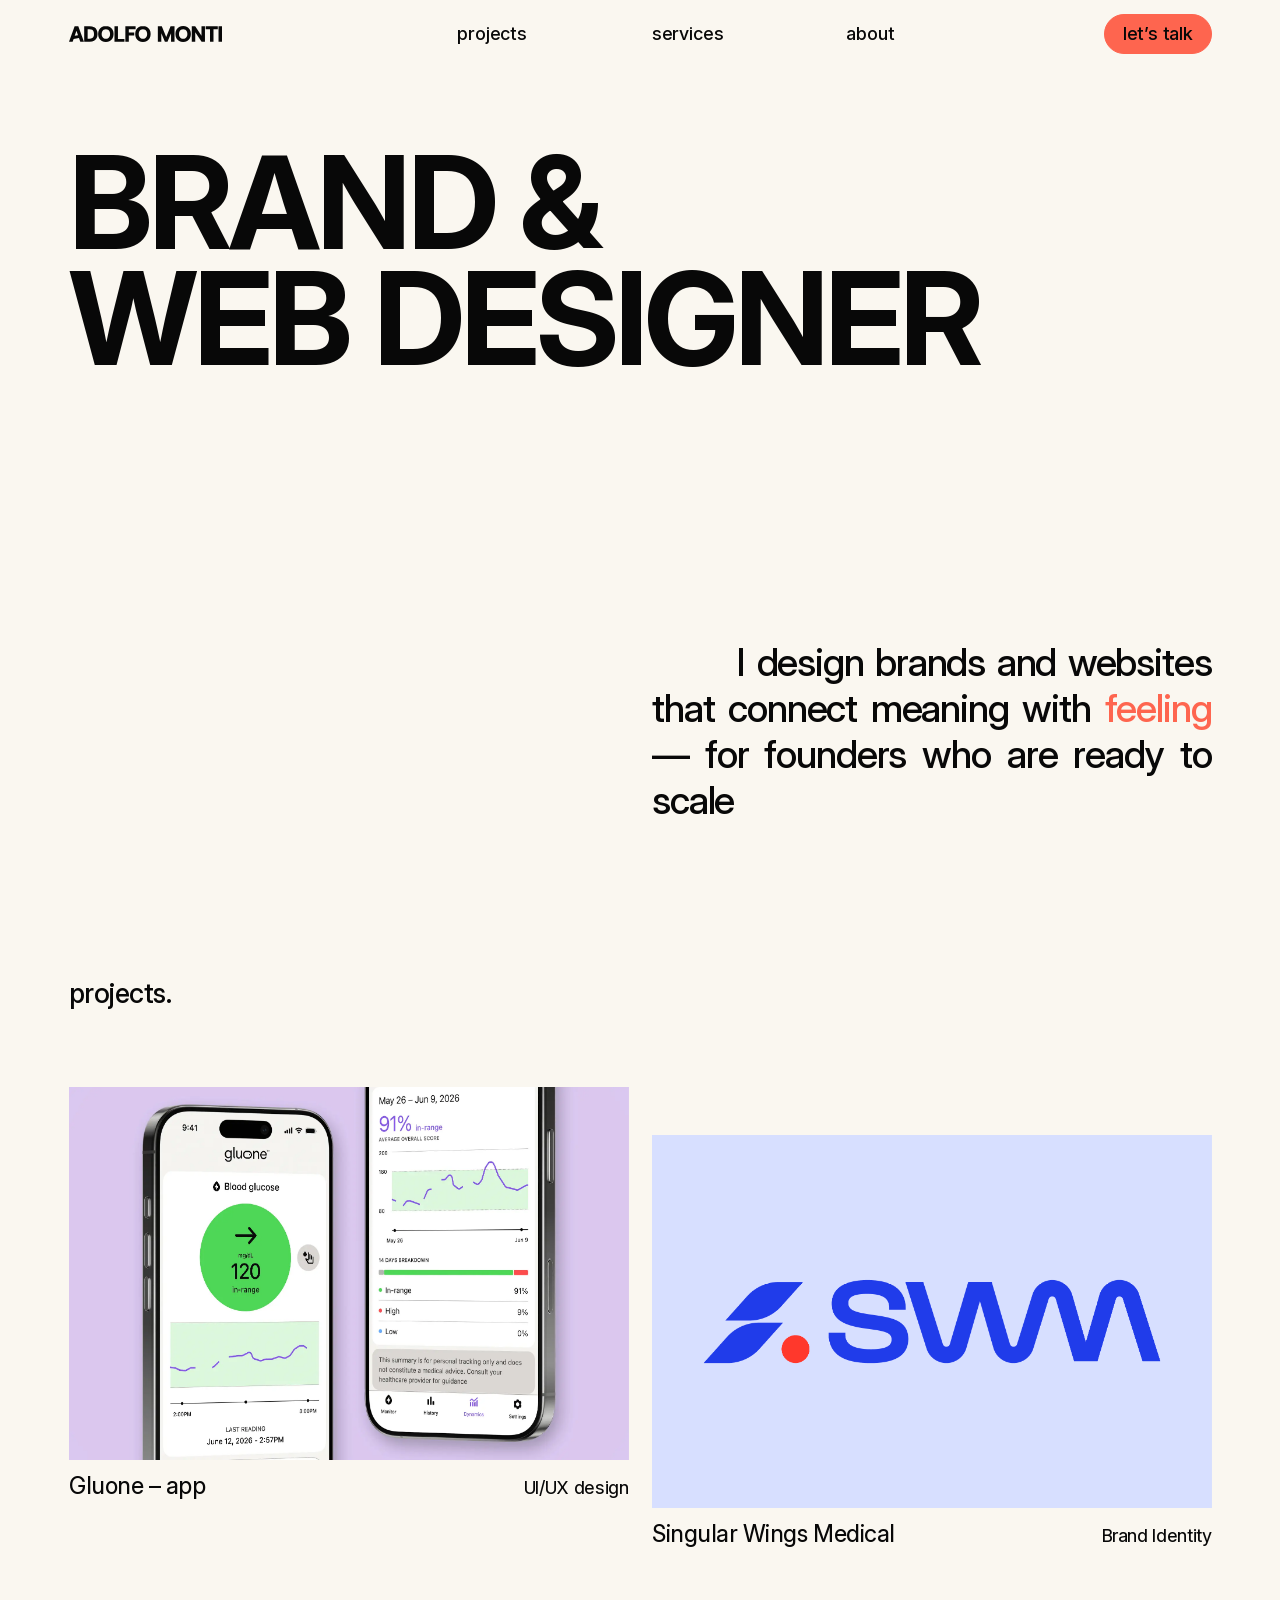
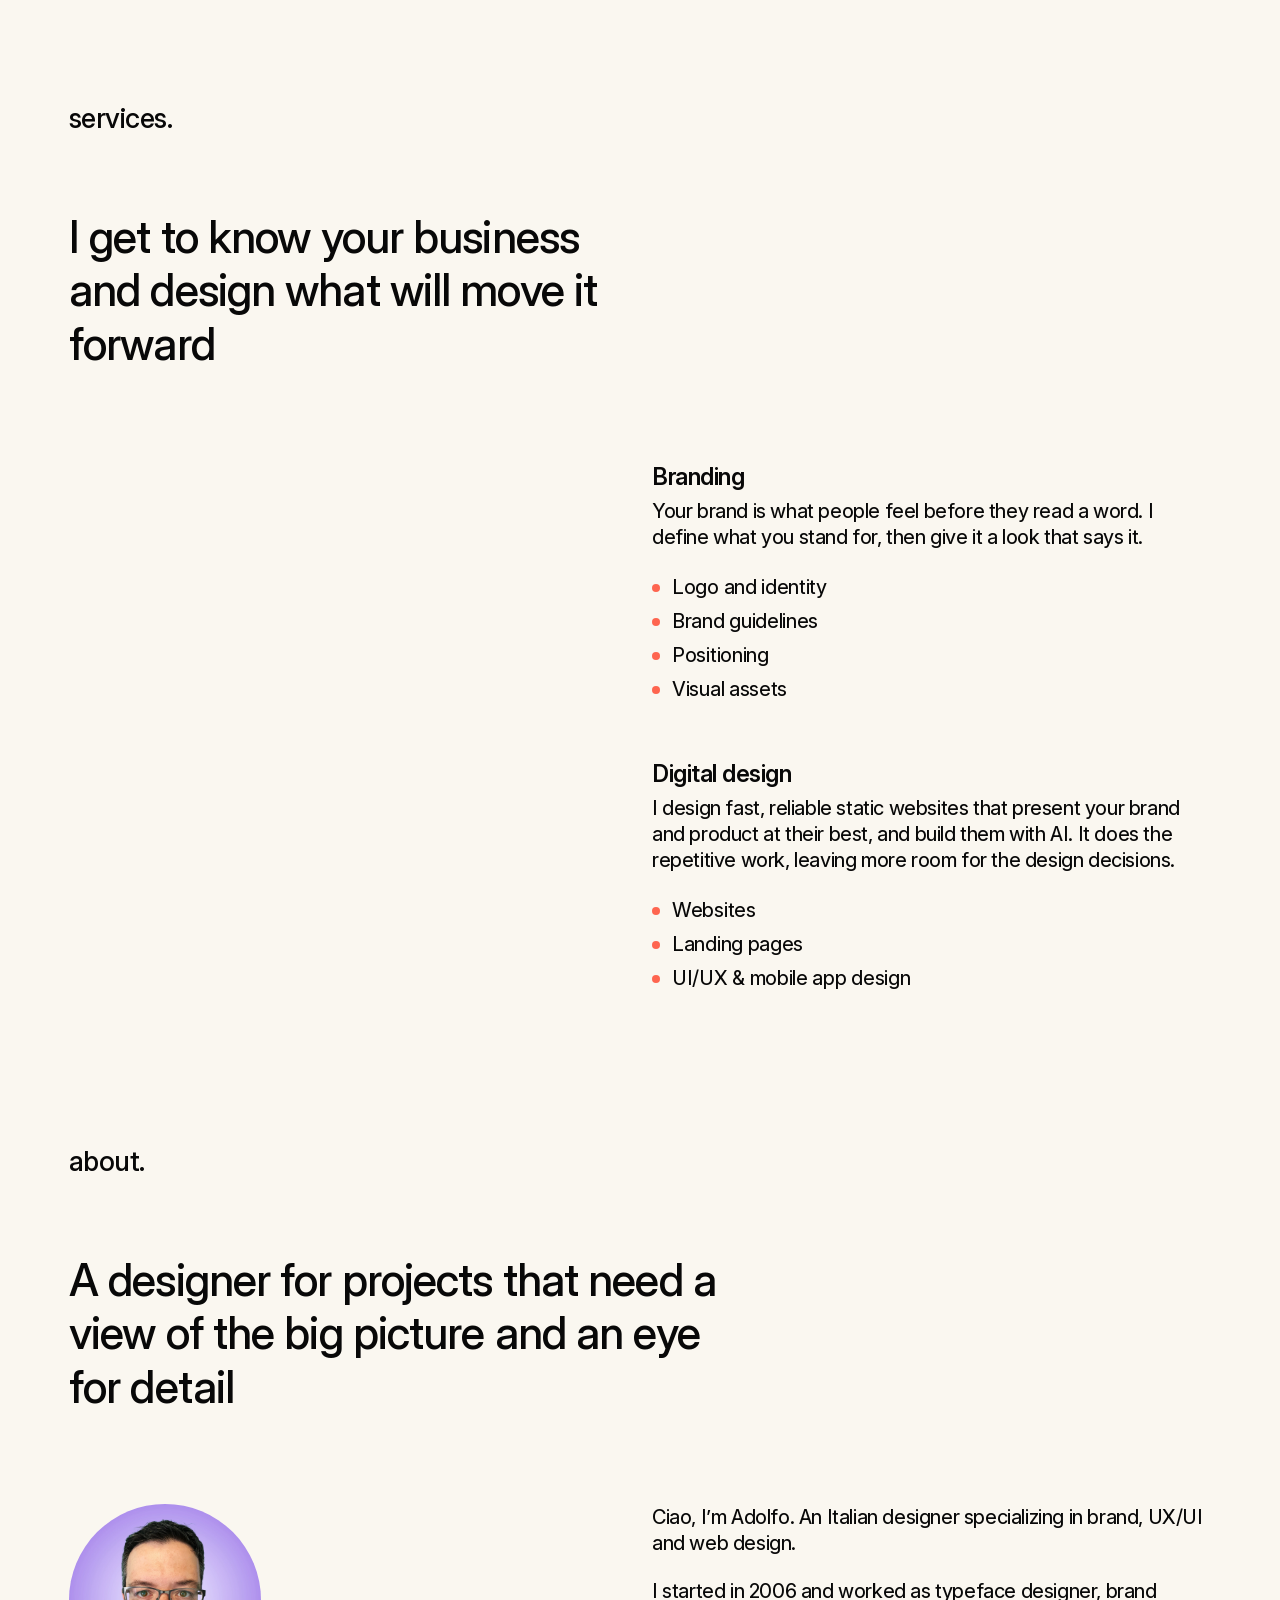
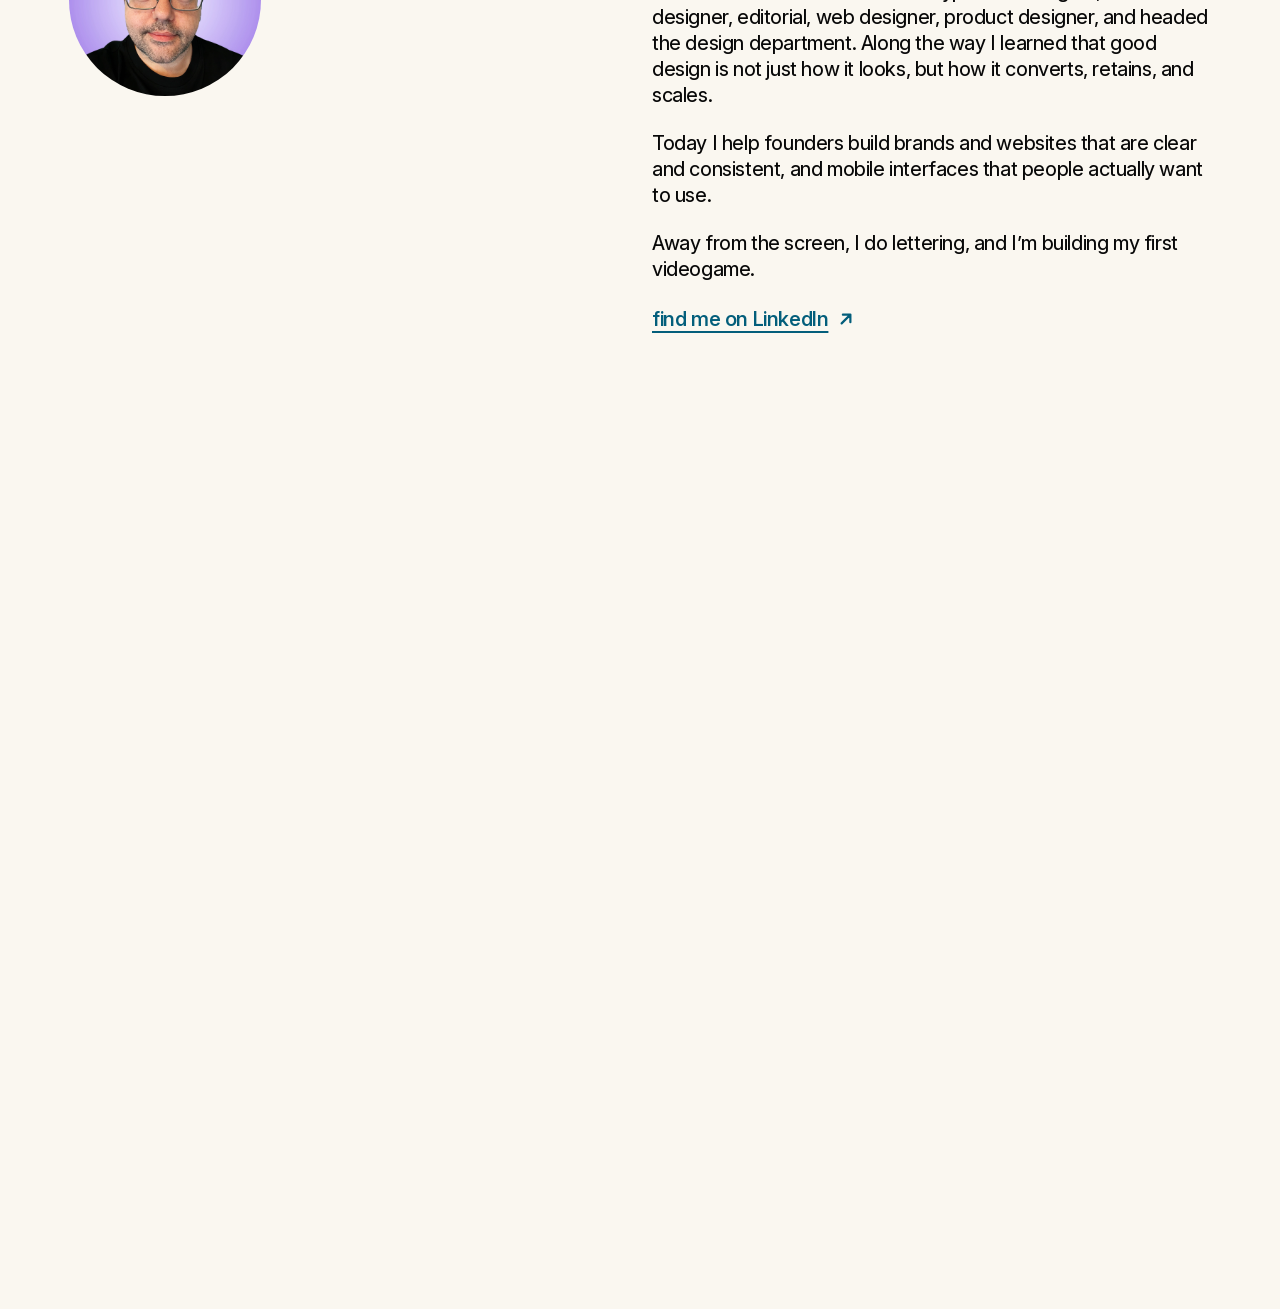
==== index.html @ 8c867c33 "Add files via upload update version 1.1" ====
<!doctype html>
<html lang="en">
<head>
  <meta charset="utf-8">
  <meta name="viewport" content="width=device-width, initial-scale=1">
  <script>document.documentElement.classList.add('js');</script>

  <title>Adolfo Monti — Brand &amp; Web Designer</title>
  <meta name="description" content="Adolfo Monti is an Italian brand and web designer. Brand identity, UX/UI, landing pages and static websites for founders ready to scale.">
  <link rel="canonical" href="https://adomonti.com/">
  <meta name="theme-color" content="#FAF7F0">

  <!-- Open Graph / social -->
  <meta property="og:type" content="website">
  <meta property="og:site_name" content="Adolfo Monti">
  <meta property="og:title" content="Adolfo Monti — Brand &amp; Web Designer">
  <meta property="og:description" content="Brands and websites that connect meaning with feeling — for founders who are ready to scale.">
  <meta property="og:url" content="https://adomonti.com/">
  <meta property="og:image" content="https://adomonti.com/assets/img/og/og-home.jpg">
  <meta name="twitter:card" content="summary_large_image">
  <meta property="og:image:width" content="1200">
  <meta property="og:image:height" content="630">

  <link rel="icon" href="favicon.ico" sizes="48x48">
  <link rel="icon" href="favicon-32x32.png" type="image/png" sizes="32x32">
  <link rel="icon" href="favicon-16x16.png" type="image/png" sizes="16x16">
  <link rel="apple-touch-icon" href="apple-touch-icon.png">
  <link rel="manifest" href="site.webmanifest">

  <!-- Inter variable font, self-hosted (see @font-face in css/adomonti.css) -->
  <link rel="preload" href="assets/fonts/InterVariable.woff2" as="font" type="font/woff2" crossorigin>
  <!-- Bootstrap 5.3 -->
  <link rel="stylesheet" href="https://cdn.jsdelivr.net/npm/bootstrap@5.3.8/dist/css/bootstrap.min.css">
  <!-- Custom styles (loaded last so they override Bootstrap) -->
  <link rel="stylesheet" href="css/adomonti.css">

  <script type="application/ld+json">
  {
    "@context": "https://schema.org",
    "@type": "Person",
    "name": "Adolfo Monti",
    "jobTitle": "Brand & Web Designer",
    "url": "https://adomonti.com/",
    "sameAs": ["https://www.linkedin.com/in/adolfomonti/", "https://dribbble.com/adolfomonti", "https://www.behance.net/AdolfoMonti"],
    "knowsAbout": ["Brand identity", "UX/UI design", "Web design", "Landing pages"]
  }
  </script>
</head>
<body>
  <a class="skip-link" href="#main">Skip to content</a>

  <!-- ===================== HEADER ===================== -->
  <header class="site-header">
    <div class="site-container h-100">
      <div class="site-header__inner">
        <a class="brand" href="index.html" aria-label="Adolfo Monti — home">
          <img src="assets/img/adolfo-monti.svg" width="154" height="16" alt="Adolfo Monti">
        </a>

        <nav class="site-nav" aria-label="Primary">
          <a class="site-nav__link" href="#projects">projects</a>
          <a class="site-nav__link" href="#services">services</a>
          <a class="site-nav__link" href="#about">about</a>
          <a class="btn-signal" href="#contact">let’s talk</a>
        </nav>

        <button class="menu-toggle" type="button" aria-expanded="false" aria-controls="mobile-menu">
          <span class="menu-toggle__label">menu</span>
        </button>
      </div>
    </div>
  </header>

  <!-- Mobile overlay menu -->
  <div class="mobile-menu" id="mobile-menu">
    <nav class="mobile-menu__nav" aria-label="Mobile">
      <ul class="mobile-menu__list">
        <li><a href="#projects">projects</a></li>
        <li><a href="#services">services</a></li>
        <li><a href="#about">about</a></li>
      </ul>
      <div class="mobile-menu__bottom">
        <a class="btn-signal btn-lg-pill" href="#contact">let’s talk</a>
        <ul class="mobile-menu__social">
          <li><a href="https://www.linkedin.com/in/adolfomonti/" rel="noopener me">LinkedIn</a></li>
          <li><a href="https://dribbble.com/adolfomonti" rel="noopener me">Dribbble</a></li>
          <li><a href="https://www.behance.net/AdolfoMonti" rel="noopener me">Behance</a></li>
        </ul>
      </div>
    </nav>
  </div>

  <div class="page">
    <main id="main">

      <!-- ===================== HERO ===================== -->
      <section class="hero site-container" aria-labelledby="hero-title">
        <h1 class="display-1 hero__title" id="hero-title" data-reveal>Brand &amp;<br>web designer</h1>
        <div class="row">
          <div class="col-12 col-lg-6 offset-lg-6">
            <p class="hero__tagline" data-reveal data-reveal-delay="120">
              I design brands and websites that connect meaning with <em>feeling</em> — for founders who are ready to scale
            </p>
          </div>
        </div>
      </section>

      <!-- ===================== PROJECTS ===================== -->
      <section class="section site-container" id="projects" aria-labelledby="projects-title">
        <h2 class="section-label" id="projects-title" data-reveal>projects.</h2>

        <!-- CMS pattern: one <article class="project-card"> per project -->
        <div class="row project-grid">
          <article class="col-12 col-md-6 project-card project-card--peach" data-reveal>
            <a href="projects/gluone-app/gluone-app.html" aria-label="Gluone app — UI/UX design case study">
              <figure class="media-frame m-0" data-cursor="media">
                <img src="projects/gluone-app/01-gluone-hero.webp"
                     width="1920" height="1280" loading="lazy" decoding="async"
                     alt="Mobile glucose monitoring app interface on a smartphone — Gluone UI/UX design">
              </figure>
              <div class="project-card__meta">
                <h3 class="project-card__title">Gluone – app</h3>
                <p class="project-card__tag">UI/UX design</p>
              </div>
            </a>
          </article>

          <article class="col-12 col-md-6 project-card project-card--grey" data-reveal data-reveal-delay="100">
            <a href="projects/singular-wings-medical/singular-wings-medical.html" aria-label="Singular Wings Medical — brand identity case study">
              <figure class="media-frame m-0" data-cursor="media">
                <img src="projects/singular-wings-medical/01-swm-hero.webp"
                     width="1920" height="1280" loading="lazy" decoding="async"
                     alt="Medical technology brand identity for Singular Wings Medical">
              </figure>
              <div class="project-card__meta">
                <h3 class="project-card__title">Singular Wings Medical</h3>
                <p class="project-card__tag">Brand Identity</p>
              </div>
            </a>
          </article>
        </div>
      </section>

      <!-- ===================== SERVICES ===================== -->
      <section class="section site-container" id="services" aria-labelledby="services-title">
        <h2 class="section-label" id="services-title" data-reveal>services.</h2>
        <div class="row">
          <div class="col-12 col-lg-6">
            <p class="statement" data-reveal>I get to know your business and design what will move it forward</p>
          </div>
        </div>

        <div class="row split section__body">
          <div class="col-12 col-lg-6 offset-lg-6">
            <!-- CMS pattern: one .service-group per service category -->
            <article class="service-group" data-reveal>
              <h3 class="service-group__title">Branding</h3>
              <p class="service-group__text">Your brand is what people feel before they read a word. I define what you stand for, then give it a look that says it.</p>
              <ul class="service-list">
                <li>Logo and identity</li>
                <li>Brand guidelines</li>
                <li>Positioning</li>
                <li>Visual assets</li>
              </ul>
            </article>

            <article class="service-group" data-reveal data-reveal-delay="100">
              <h3 class="service-group__title">Digital design</h3>
              <p class="service-group__text">I design fast, reliable static websites that present your brand and product at their best, and build them with AI. It does the repetitive work, leaving more room for the design decisions.</p>
              <ul class="service-list">
                <li>Websites</li>
                <li>Landing pages</li>
                <li>UI/UX &amp; mobile app design</li>
              </ul>
            </article>
          </div>
        </div>
      </section>

      <!-- ===================== ABOUT ===================== -->
      <section class="section site-container" id="about" aria-labelledby="about-title">
        <h2 class="section-label" id="about-title" data-reveal>about.</h2>
        <div class="row">
          <div class="col-12 col-lg-7">
            <p class="statement" data-reveal>A designer for projects that need a view of the big picture and an eye for detail</p>
          </div>
        </div>

        <!-- Axes: column 1 (portrait) and column 7 (text), as in the Figma layout -->
        <div class="row about__layout section__body">
          <div class="col-12 col-md-6 col-lg-3" data-reveal>
            <figure class="about__portrait m-0">
              <img src="assets/img/am-profile.webp"
                   width="1080" height="1080" loading="lazy" decoding="async"
                   alt="Portrait of Adolfo Monti, Italian brand and web designer">
            </figure>
          </div>
          <div class="col-12 col-lg-6 offset-lg-3 about__text" data-reveal data-reveal-delay="100">
            <p>Ciao, I’m Adolfo. An Italian designer specializing in brand, UX/UI and web design.</p>
            <p>I started in 2006 and worked as typeface designer, brand designer, editorial, web designer, product designer, and headed the design department. Along the way I learned that good design is not just how it looks, but how it converts, retains, and scales.</p>
            <p>Today I help founders build brands and websites that are clear and consistent, and mobile interfaces that people actually want to use.</p>
            <p>Away from the screen, I do lettering, and I’m building my first videogame.</p>
            <p><a class="text-link" href="https://www.linkedin.com/in/adolfomonti/" target="_blank" rel="noopener me">find me on LinkedIn<svg width="16" height="16" viewBox="0 0 16 16" fill="none" stroke="currentColor" stroke-width="1.5" stroke-linecap="round" stroke-linejoin="round" aria-hidden="true"><path d="M4.5 11.5l7-7M5.5 4.5h6v6"/></svg></a></p>
          </div>
        </div>
      </section>

    </main>
  </div>

  <!-- ===================== FOOTER (fixed, revealed as the page scrolls away) ===================== -->
  <footer class="site-footer" id="contact">
    <div class="site-footer__inner site-container">
      <div class="footer-main">
        <h2 class="section-label">let’s talk</h2>

        <div class="row footer-cta">
          <div class="col-12 col-lg-6">
            <p class="statement footer-statement">Let’s talk growth</p>
          </div>
          <div class="col-12 col-lg-6">
            <p class="footer-cta__text">Drop an email or book a call.<br class="d-none d-md-inline"> We’ll talk through your product and where I can help most.</p>
            <!-- Availability: show ONE of the two. To switch, add the `hidden` attribute to the visible one and remove it from the other. -->
            <p class="status status--available"><span class="status__dot" aria-hidden="true"></span>Available for work</p>
            <p class="status status--unavailable" hidden><span class="status__dot" aria-hidden="true"></span>Not available for work</p>
            <div class="footer-actions">
              <!-- The email address is assembled by js/main.js so it is not in the HTML. -->
              <a class="btn-signal btn-lg-pill" href="https://calendly.com/adomonti/30min" rel="noopener">Book a 30-minute call</a>
              <a class="btn-ghost btn-lg-pill" href="#contact" data-email-user="hello" data-email-domain="adomonti.com">Send an email</a>
              <p class="footer-actions__note">Reply within 2 working days</p>
              <noscript><p class="footer-actions__note">Email: hello [at] adomonti [dot] com</p></noscript>
            </div>
          </div>
        </div>
      </div>

      <div class="row footer-bottom">
        <div class="col-12 col-lg-6 order-2 order-lg-1">
          <p>All rights reserved,<br>Adolfo Monti ©2026</p>
        </div>
        <div class="col-12 col-lg-6 order-1 order-lg-2">
          <ul class="footer-social">
            <li><a href="https://www.linkedin.com/in/adolfomonti/" rel="noopener me">LinkedIn</a></li>
            <li><a href="https://dribbble.com/adolfomonti" rel="noopener me">Dribbble</a></li>
            <li><a href="https://www.behance.net/AdolfoMonti" rel="noopener me">Behance</a></li>
          </ul>
        </div>
      </div>
    </div>
  </footer>

  <script src="js/main.js" defer></script>
</body>
</html>
---- css/adomonti.css ----
/* ==========================================================================
   adomonti.css — Adolfo Monti portfolio
   Loaded AFTER Bootstrap 5.3, so it overrides Bootstrap's CSS variables.

   How this file is organised
   - Every value that repeats lives in a token (section 1): colors, type scale, weights,
     letter-spacing, line-heights, spacing steps, page rhythm.
   - Tokens that differ between phones and tablet/desktop are redefined once, in the
     768px media query of section 1 — components just use the token.
   - Each component keeps its base rule and its breakpoint rules together, base first.
     (A rule placed ABOVE the rule it overrides is silently ignored — keep this order.)
   - Breakpoints: phones < 768px · tablet 768–991px · desktop >= 992px (full navigation).

   Contents
   0.  Font
   1.  Design tokens
   2.  Base
   3.  Typography
   4.  Layout helpers
   5.  Header + mobile menu
   6.  Buttons
   7.  Hero
   8.  Project cards (home)
   9.  Services
   10. About
   11. Case-study pages
   12. Sticky-reveal footer
   13. Custom cursor
   14. Scroll reveals
   14b. 404 page
   15. Reduced motion
   ========================================================================== */


/* ==========================================================================
   0. FONT
   Inter variable, self-hosted (SIL Open Font License). One file covers weights 100-900
   and the optical-size axis. Source: https://rsms.me/inter/font-files/InterVariable.woff2
   ========================================================================== */
@font-face {
  font-family: "InterVariable";
  font-style: normal;
  font-weight: 100 900;
  font-display: swap;
  src: url("../assets/fonts/InterVariable.woff2") format("woff2");
}


/* ==========================================================================
   1. DESIGN TOKENS
   ========================================================================== */
:root {
  /* ---- Colors: neutral ramp ---- */
  --g10:  #FAF7F0; /* Paper    — page background */
  --g20:  #EFECE6; /* Vellum   — cards and surfaces */
  --g30:  #DAD7D2; /* Plaster  — hairlines and dividers */
  --g40:  #B8B6B2; /* Pewter   — hairlines on paper; secondary text on ink */
  --g50:  #8B8986; /* Zinc     — input borders and icons */
  --g60:  #646360; /* Graphite — secondary text */
  --g80:  #2F2E2C; /* Charcoal — raised surface on dark */
  --g100: #080808; /* Ink      — body text and dark sections */

  /* ---- Colors: accent ---- */
  --signal:       #FE654F; /* Buttons and highlights (always with g100 text) */
  --signal-hover: #F05F4A; /* Hover / pressed fills (g100 text) */
  --signal-deep:  #B23929; /* Links and text on light backgrounds */
  --link:         #035E7B; /* Text links on light backgrounds (contrast 6.8 on --g10) */
  --marker:       #60AFFF; /* ::selection background (g100 text) */
  --status-ok:    #6FE37B; /* "Available for work" dot (not part of the brand palette) */

  /* ---- Font weights ---- */
  --fw-text:     450; /* paragraphs, lists, tags */
  --fw-medium:   500; /* labels, statements, nav, buttons */
  --fw-card:     450; /* project card titles */
  --fw-semibold: 600; /* group titles */
  --fw-bold:     700; /* display titles */

  /* ---- Letter-spacing ---- */
  --ls-ui:      -0.01em; /* nav, buttons, small UI text */
  --ls-text:    -0.02em; /* paragraphs, labels, titles */
  --ls-list:    -0.015em; /* list rows (kept as designed) */
  --ls-heading: -0.03em; /* default headings, hero tagline */

  /* ---- Line-heights ---- */
  --lh-display: 0.9;
  --lh-heading: 1.2;  /* statements, card titles, tagline */
  --lh-text:    1.3;  /* paragraphs, labels */
  --lh-ui:      1.35; /* nav, buttons, tags */
  --lh-title:   1.4;  /* group titles */

  /* ---- Spacing steps (multiples of 4/8) ---- */
  --space-4:  0.25rem;
  --space-8:  0.5rem;
  --space-12: 0.75rem;
  --space-16: 1rem;
  --space-24: 1.5rem;
  --space-32: 2rem;
  --space-40: 2.5rem;
  --space-48: 3rem;

  /* ---- Type scale (fluid) — clamp(min, preferred, max): rem + vw grows smoothly with the viewport ---- */
  --fs-nav:     1.125rem;                                      /* 18px     nav links + buttons (all sizes) */
  --fs-body:    clamp(1.0625rem, 0.95rem + 0.4vw, 1.25rem);    /* 17→20px  base text, list rows */
  --fs-copy:    clamp(1.125rem, 0.95rem + 0.4vw, 1.25rem);     /* 18→20px  paragraphs */
  --fs-small:   clamp(0.875rem, 0.82rem + 0.2vw, 1rem);        /* 14→16px  badge, notes */
  --fs-tag:     clamp(0.875rem, 0.75rem + 0.5vw, 1.125rem);    /* 14→18px  card tags */
  --fs-card:    clamp(1.0625rem, 0.9rem + 0.7vw, 1.5rem);      /* 17→24px  project card titles */
  --fs-title:   clamp(1.25rem, 0.9rem + 0.7vw, 1.5rem);        /* 20→24px  group titles */
  --fs-label:   clamp(1.25rem, 1rem + 0.9vw, 1.75rem);         /* 20→28px  section labels */

  /* Phones (< 768px) — statements, hero tagline, hero title */
  --fs-statement: clamp(1.5rem, 7.5vw, 1.75rem);               /* 24→28px */
  --fs-tagline:   clamp(1.375rem, 7.5vw, 1.75rem);             /* 22→28px */
  --fs-display:   clamp(2.5rem, 18.46vw, 4.5rem);              /* 40→72px  "DESIGNER" must fit the width */
  --ls-statement: -0.03em;
  --ls-display:   -0.04em;
  --par-gap:      0.75rem;                                     /* between paragraphs */

  /* ---- Layout ---- */
  --page-gutter: clamp(1.25rem, 0.534rem + 3.05vw, 2rem);      /* side space: 20px at 375px → 32px at 767px (padding only, no extra margin) */
  --grid-gap:    clamp(1rem, 0.6rem + 1.1vw, 1.5rem);          /* 16→24px column gutter */
  --header-h:    3.5rem;                                       /* 56px phones/tablet: 20px above and below the 16px logo */

  /* Vertical rhythm: every section has --section-pad above AND below it, so two sections are 2x apart */
  --section-pad:   clamp(3rem, 1.5rem + 4.1vw, 5rem);          /* 48→80px */
  --section-space: calc(var(--section-pad) * 2);               /* 96→160px */
  --label-gap:     clamp(2.5rem, 0.5rem + 5.2vw, 5rem);        /* 40→80px  label → content */
  --block-gap:     clamp(2.5rem, 1rem + 5.8vw, 6rem);          /* 40→96px  statement → content */

  /* ---- Motion ---- */
  --ease-out: cubic-bezier(0.22, 0.8, 0.24, 1);
  --t-img: 900ms;

  /* ---- Set by js/main.js: height of the fixed footer ---- */
  --footer-h: 0px;

  /* ---- Bootstrap variable overrides ---- */
  --bs-body-bg: var(--g10);
  --bs-body-color: var(--g100);
  --bs-body-font-family: InterVariable, Inter, sans-serif;
  --bs-body-font-size: var(--fs-body);
  --bs-body-line-height: 1.45;
  --bs-link-color: var(--signal-deep);
  --bs-link-hover-color: var(--g100);
  --bs-border-color: var(--g30);
  --bs-gutter-x: var(--grid-gap);
}

/* Tablet and up: larger statement / tagline / title, looser tracking, paragraph gap relative to the text */
@media (min-width: 768px) {
  :root {
    --fs-statement: clamp(1.625rem, 1rem + 2.22vw, 3rem);      /* 26→48px */
    --fs-tagline:   clamp(1.375rem, 1rem + 1.74vw, 2.5rem);    /* 22→40px */
    --fs-display:   clamp(2.5rem, 9.4vw + 0.55rem, 9rem);      /* 40→144px (144px at 1440px) */
    --ls-statement: -0.02em;
    --ls-display:   -0.03em;
    --par-gap:      1.1em;
    --page-gutter:  clamp(2rem, 7.14vw - 1.43rem, 5rem);       /* side space: 32px at 768px → 80px at 1440px */
  }
}
@media (min-width: 992px) { :root { --header-h: 4.25rem; } } /* 68px on desktop */

/* Inter — official "web use" CSS (rsms.me/inter); the font file itself is self-hosted via @font-face above. */
:root {
  font-family: Inter, sans-serif;
  font-feature-settings: 'liga' 1, 'calt' 1; /* fix for Chrome */
}
@supports (font-variation-settings: normal) {
  :root { font-family: InterVariable, sans-serif; }
}


/* ==========================================================================
   2. BASE
   ========================================================================== */
html {
  scroll-behavior: smooth;
  scroll-padding-top: calc(var(--header-h) + 1rem);
  -webkit-text-size-adjust: 100%;
}

body {
  font-family: var(--bs-body-font-family);
  font-optical-sizing: auto; /* Inter 4: large text automatically uses the finer "Display" letterforms */
  font-feature-settings: 'liga' 1, 'calt' 1;
  letter-spacing: var(--ls-ui);
  background: var(--g10);
  color: var(--g100);
  -webkit-font-smoothing: antialiased;
  -moz-osx-font-smoothing: grayscale;
  overflow-x: hidden;
}
body.menu-open { overflow: hidden; }

::selection { background: var(--marker); color: var(--g100); }

img, video { display: block; max-width: 100%; }
a { color: inherit; text-decoration: none; }

:focus-visible {
  outline: 2px solid var(--signal-deep);
  outline-offset: 3px;
  border-radius: 4px;
}

.skip-link {
  position: fixed; left: var(--page-gutter); top: 0.75rem; z-index: 1000;
  padding: var(--space-8) var(--space-16); background: var(--g100); color: var(--g10); border-radius: 999px;
  transform: translateY(-200%);
}
.skip-link:focus { transform: none; }

/* The page wrapper sits ABOVE the fixed footer and scrolls over it. */
.page {
  position: relative;
  z-index: 1;
  background: var(--g10);
  margin-bottom: var(--footer-h); /* reserves the scroll distance that reveals the footer */
}


/* ==========================================================================
   3. TYPOGRAPHY
   Headings get no size here: every heading on the site sets its own through a class.
   ========================================================================== */
h1, h2, h3, h4 { margin: 0; font-weight: var(--fw-semibold); letter-spacing: var(--ls-heading); line-height: 1.05; }
p { margin: 0 0 1.1em; }
p:last-child { margin-bottom: 0; }

/* Hero title */
.display-1 {
  font-size: var(--fs-display);
  font-weight: var(--fw-bold);
  line-height: var(--lh-display);
  letter-spacing: var(--ls-display);
  text-transform: uppercase;
}

/* Section label: "projects.", "Overview", "The project" */
.section-label {
  font-size: var(--fs-label);
  font-weight: var(--fw-medium);
  letter-spacing: var(--ls-text);
  line-height: var(--lh-text);
}

/* Large statement under a section label */
.statement {
  font-size: var(--fs-statement);
  font-weight: var(--fw-medium);
  letter-spacing: var(--ls-statement);
  line-height: var(--lh-heading);
  margin: var(--label-gap) 0 0;
}

/* Running text: one spec for every paragraph block (services, about, case studies, footer).
   Paragraphs inside a block are separated by --par-gap. */
.service-group__text,
.about__text,
.split__body,
.footer-cta__text {
  font-size: var(--fs-copy);
  font-weight: var(--fw-text);
  line-height: var(--lh-text);
  letter-spacing: var(--ls-text);
}
.about__text p, .split__body p { margin: 0; }
.about__text p + p, .split__body p + p { margin-top: var(--par-gap); }


/* ==========================================================================
   4. LAYOUT HELPERS
   ========================================================================== */
/* Full-bleed container with fluid side margins; Bootstrap's .row/.col-* give the 12-col grid. */
.site-container {
  width: 100%;
  max-width: none; /* full width: no side margins on large screens */
  margin-inline: 0;
  padding-inline: var(--page-gutter);
}

.section { padding-block: var(--section-pad); }
.section__body { margin-top: var(--block-gap); }

/* "Label left, content right" two-column pattern: label on cols 1-6, content on cols 7-12 */
.split { row-gap: var(--space-24); }


/* ==========================================================================
   5. HEADER + MOBILE MENU
   ========================================================================== */
.site-header {
  position: fixed;
  inset: 0 0 auto 0;
  z-index: 300;
  height: var(--header-h);
  background: var(--g10);
  transition: transform 500ms var(--ease-out);
}
.site-header.is-hidden { transform: translate3d(0, -100%, 0); }

.site-header__inner {
  height: 100%;
  display: grid;
  grid-template-columns: repeat(12, minmax(0, 1fr));
  column-gap: var(--grid-gap);
  align-items: center;
}

.brand { grid-column: 1 / span 6; display: inline-flex; align-items: center; justify-self: start; }
.brand img { height: 16px; width: auto; } /* 16px tall, width scales proportionally (≈154px) */

.site-nav { display: none; } /* full navigation from 992px up (below) */

/* "menu" / "close" pill: outlined, same type as the nav links */
.menu-toggle {
  grid-column: 9 / -1; justify-self: end;
  display: inline-flex; align-items: center; justify-content: center;
  padding: 0.3rem var(--space-16); border: 1px solid var(--g100); border-radius: 999px; background: transparent;
  color: var(--g100); cursor: pointer;
  font-size: var(--fs-nav); font-weight: var(--fw-medium); letter-spacing: var(--ls-ui); line-height: var(--lh-ui);
}

/* Mobile overlay menu (sits under the header so the logo and the "close" pill stay visible).
   Stacked links between hairlines at the top; "let's talk" + social links grouped at the bottom. */
.mobile-menu {
  position: fixed; inset: 0; z-index: 250;
  background: var(--g10);
  display: flex; flex-direction: column;
  padding: calc(var(--header-h) + var(--space-24)) var(--page-gutter) calc(var(--section-pad) / 2);
  opacity: 0; visibility: hidden;
  transition: opacity 400ms var(--ease-out), visibility 0s linear 400ms;
  overflow-y: auto;
}
.menu-open .mobile-menu { opacity: 1; visibility: visible; transition-delay: 0s; }
.mobile-menu__nav { flex: 1; display: flex; flex-direction: column; }

.mobile-menu__list { list-style: none; margin: 0; padding: 0; border-bottom: 1px solid var(--g40); }
.mobile-menu__list li { border-top: 1px solid var(--g40); }
.mobile-menu__list a {
  display: block; padding: 1.1rem 0; /* ≈ 66px rows */
  /* same style as the section statements */
  font-size: var(--fs-statement); font-weight: var(--fw-medium); letter-spacing: var(--ls-statement); line-height: var(--lh-heading);
}

.mobile-menu__bottom { margin-top: auto; padding-top: var(--space-32); }
.mobile-menu__social {
  list-style: none; margin: var(--space-24) 0 0; padding: var(--space-24) 0 0; border-top: 1px solid var(--g40);
  display: flex; gap: var(--space-40);
  font-size: var(--fs-nav); font-weight: var(--fw-medium); letter-spacing: var(--ls-ui); line-height: var(--lh-ui);
}

/* Entrance: items fade in and rise 20px one after another when the menu opens (same motion as the scroll reveals) */
.mobile-menu__list li, .mobile-menu__bottom {
  opacity: 0; transform: translate3d(0, 20px, 0);
  transition: opacity 600ms var(--ease-out), transform 600ms var(--ease-out);
}
.menu-open .mobile-menu__list li, .menu-open .mobile-menu__bottom { opacity: 1; transform: none; }
.menu-open .mobile-menu__list li:nth-child(1) { transition-delay: 120ms; }
.menu-open .mobile-menu__list li:nth-child(2) { transition-delay: 190ms; }
.menu-open .mobile-menu__list li:nth-child(3) { transition-delay: 260ms; }
.menu-open .mobile-menu__bottom { transition-delay: 330ms; }

/* Desktop: logo on columns 1-4, links start on columns 5 / 7 / 9, button on the right */
@media (min-width: 992px) {
  .brand { grid-column: 1 / span 4; }
  .menu-toggle, .mobile-menu { display: none; }
  .site-nav { display: contents; }
  .site-nav__link {
    font-size: var(--fs-nav); font-weight: var(--fw-medium); letter-spacing: var(--ls-ui); line-height: var(--lh-ui);
    text-align: left; padding: var(--space-8) 0; justify-self: start;
  }
  .site-nav__link:nth-of-type(1) { grid-column: 5 / span 2; }
  .site-nav__link:nth-of-type(2) { grid-column: 7 / span 2; }
  .site-nav__link:nth-of-type(3) { grid-column: 9 / span 2; }
  .site-nav .btn-signal { grid-column: 11 / -1; justify-self: end; }
}


/* ==========================================================================
   6. BUTTONS
   Pill buttons. Signal fills always carry g100 text (brand rule).
   ========================================================================== */
.btn-signal, .btn-ghost {
  display: inline-flex; align-items: center; justify-content: center;
  border-radius: 999px; font-weight: var(--fw-medium); letter-spacing: var(--ls-ui);
  font-size: var(--fs-nav); line-height: var(--lh-ui); white-space: nowrap;
  transition: background-color 250ms ease, color 250ms ease, border-color 250ms ease;
  cursor: pointer;
}
.btn-signal { background: var(--signal); color: var(--g100); border: 1px solid var(--signal); padding: 0.45rem 1.1rem; }
.btn-signal:hover, .btn-signal:active { background: var(--signal-hover); border-color: var(--signal-hover); color: var(--g100); }

.btn-ghost { border: 1px solid var(--g60); color: var(--g10); background: transparent; }
.btn-ghost:hover { background: var(--g10); color: var(--g100); border-color: var(--g10); }

/* Large pill: full width, 56px tall (footer and mobile menu) */
.btn-lg-pill { padding: 0; height: 3.5rem; width: 100%; font-size: var(--fs-nav); }


/* ==========================================================================
   7. HERO
   One viewport tall. Desktop: title at the top, tagline at the bottom.
   Phones: title + tagline form one block, vertically centered.
   ========================================================================== */
.hero {
  min-height: 100vh;  /* fallback */
  min-height: 100dvh; /* exactly the viewport height; dvh accounts for mobile browser bars */
  padding-top: clamp(7rem, 4rem + 10vw, 9rem); /* 112→144px (includes the fixed header) */
  padding-bottom: var(--section-pad);
  display: flex; flex-direction: column; justify-content: space-between;
  gap: clamp(3rem, 8vw, 7rem);
}

/* Tagline: 6 columns (cols 7-12) on desktop, justified, first line indented */
.hero__tagline {
  font-size: var(--fs-tagline);
  font-weight: var(--fw-medium);
  letter-spacing: var(--ls-heading);
  line-height: var(--lh-heading);
  text-indent: 2.2em;
  text-align: justify; hyphens: manual;
  margin: 0;
}
.hero__tagline em { font-style: normal; color: var(--signal); }

@media (max-width: 767.98px) {
  .hero { justify-content: center; gap: 6rem; padding-block: 7rem; }
}


/* ==========================================================================
   8. PROJECT CARDS (home grid)
   CMS pattern: <article class="project-card"> … repeats inside .project-grid
   ========================================================================== */
.project-grid { row-gap: clamp(2rem, 4vw, 3.5rem); margin-top: var(--label-gap); }

.project-card a { display: block; }

/* Landscape phones: two cards across (they stack below 600px and in portrait). */
@media (max-width: 767.98px) and (min-width: 600px) and (orientation: landscape) {
  .project-grid > .project-card { flex: 0 0 auto; width: 50%; }
}

/* Desktop: every second card sits 48px lower (works for any number of projects).
   The negative bottom margin keeps row heights unchanged; the grid padding gives the last card room. */
@media (min-width: 992px) {
  .project-grid { padding-bottom: var(--space-48); }
  .project-card:nth-child(even) { margin-top: var(--space-48); margin-bottom: calc(-1 * var(--space-48)); }
}

/* Image container — overflow hidden so the zoomed image stays clipped */
.media-frame {
  position: relative; overflow: hidden; background: var(--g20);
  aspect-ratio: 3 / 2;
}
.media-frame img {
  width: 100%; height: 100%; object-fit: cover;
  transform: scale(1); transform-origin: 50% 50%;
  transition: transform var(--t-img) var(--ease-out);
  will-change: transform;
}
/* Hover: gentle zoom — NO text overlay, titles stay below the image */
@media (hover: hover) {
  .project-card a:hover .media-frame img { transform: scale(1.05); }
}

.project-card__meta {
  display: flex; justify-content: space-between; align-items: baseline; gap: var(--space-16);
  margin-top: var(--space-12); /* gap below the image */
}
.project-card__title { font-size: var(--fs-card); font-weight: var(--fw-card); letter-spacing: var(--ls-text); line-height: var(--lh-heading); }
.project-card__tag   { font-size: var(--fs-tag); color: var(--g100); font-weight: var(--fw-text); letter-spacing: var(--ls-text); line-height: var(--lh-ui); margin: 0; white-space: nowrap; }

/* Tint fallbacks while images load */
.project-card--peach .media-frame { background: #F7E9DE; }
.project-card--grey  .media-frame { background: #EBEBEB; }


/* ==========================================================================
   9. SERVICES
   ========================================================================== */
.service-group + .service-group { margin-top: clamp(2.5rem, 5vw, 3.5rem); }
.service-group__title {
  font-size: var(--fs-title); font-weight: var(--fw-semibold); line-height: var(--lh-title);
  letter-spacing: var(--ls-text); margin-bottom: var(--space-4);
}
.service-group__text { color: var(--g100); margin-bottom: var(--space-24); }

.service-list {
  list-style: none; margin: 0; padding: 0;
  display: flex; flex-direction: column; gap: var(--space-8); /* 8px between items; the 24px above the first item comes from .service-group__text */
}
.service-list li {
  display: flex; align-items: baseline; gap: var(--space-12);
  font-size: var(--fs-body); font-weight: var(--fw-text); letter-spacing: var(--ls-list); line-height: var(--lh-text);
}
.service-list li::before { /* accent dot */
  content: ""; flex: none; width: 0.5rem; height: 0.5rem; border-radius: 50%; background: var(--signal);
  transform: translateY(-0.1em);
}


/* ==========================================================================
   10. ABOUT
   ========================================================================== */
.about__layout { row-gap: var(--space-40); } /* statement → portrait → text */
.about__portrait {
  width: clamp(7rem, 15vw, 13.5rem); /* 112→216px (216px from 1440px up) */
  aspect-ratio: 1; border-radius: 50%; overflow: hidden; background: var(--g20);
}
.about__portrait img { width: 100%; height: 100%; object-fit: cover; }
.about__text { color: var(--g100); }
.about__text p:has(> .text-link) { margin-top: var(--space-24); } /* sets the link apart from the paragraphs */

/* Underlined text link with a trailing icon; on hover the line thickens and drops slightly. */
.text-link {
  display: inline-flex; align-items: center; gap: var(--space-8);
  color: var(--link);
  font-weight: 550;
  text-decoration: underline;
  text-decoration-thickness: 2px;
  text-underline-offset: 5px;
  transition: text-decoration-thickness 250ms var(--ease-out), text-underline-offset 250ms var(--ease-out);
}
.text-link svg { flex: none; width: 1em; height: 1em; stroke-width: 1.75; transition: transform 250ms var(--ease-out); } /* icon scales with the text */
@media (hover: hover) {
  .text-link:hover { text-decoration-thickness: .12em; text-underline-offset: .25em; }
  .text-link:hover svg { transform: translate(2px, -2px); }
}
.text-link:focus-visible { text-decoration-thickness: .12em; text-underline-offset: .25em; }
@media (prefers-reduced-motion: reduce) { .text-link, .text-link svg { transition: none; } }


/* ==========================================================================
   11. CASE-STUDY PAGES
   Same tokens as the home page: section rhythm, label gaps, grid, type styles.
   Column map (desktop): label cols 1-6 · text cols 7-12 · images cols 1-6 / 7-12.
   ========================================================================== */
.project-header { padding-top: calc(var(--header-h) + var(--section-pad)); }

.back-link {
  display: inline-flex; align-items: center; gap: var(--space-8);
  font-size: var(--fs-nav); font-weight: var(--fw-medium); letter-spacing: var(--ls-ui); line-height: var(--lh-ui);
  margin-bottom: 1.25rem; /* 20px between the back link and the title */
}
.back-link svg { transition: transform 300ms var(--ease-out); }
.back-link:hover svg { transform: translateX(-4px); }
@media (max-width: 767.98px) { .back-link { margin-bottom: var(--space-16); } } /* phones: 16px between the back link and the title */

/* Case-study title: 80px at desktop width, 48px on phones */
.project-title {
  font-size: clamp(3rem, 1rem + 5.1vw, 5rem); /* 48px on phones → 80px from ~1250px up */
  font-weight: var(--fw-semibold);
  line-height: 1.05;
  letter-spacing: var(--ls-heading);
  margin-bottom: 0;
}
@media (min-width: 768px) { .project-title { text-align: center; } } /* centered from tablet up, left aligned on phones */

/* Cover picture: sits directly under the title */
.project-hero { margin-top: var(--space-40); } /* 40px between the title and the cover picture */
@media (max-width: 767.98px) { .project-hero { margin-top: var(--space-32); } } /* phones: 32px */

/* Meta (Project type | Services | Year): inside the Overview text column, under the paragraphs (cols 7-12 on desktop).
   Two equal columns = 3 + 3 grid columns with the 24px grid gap; Year drops to a second row. Phones: one column. */
.project-meta { margin: var(--space-32) 0 0; display: grid; grid-template-columns: repeat(2, minmax(0, 1fr)); gap: var(--space-16) var(--grid-gap); }
.project-meta dt {
  font-size: var(--fs-nav); font-weight: var(--fw-text); letter-spacing: var(--ls-text); line-height: var(--lh-ui);
  color: var(--g100);
}
.project-meta dd { /* values: 20px / 130% / 500 / -0.02em */
  font-size: 1.25rem; font-weight: var(--fw-medium); letter-spacing: var(--ls-text); line-height: var(--lh-text);
  margin: var(--space-4) 0 0; /* 4px between label and value */
}
@media (max-width: 767.98px) { .project-meta { grid-template-columns: 1fr; } .project-meta dt { font-size: 1rem; } .project-meta dd { font-size: 1.125rem; } } /* phones: one column, 16px labels, 18px values */

/* Case-study media: source images are 3:2 (1920×1280) and are shown whole at every width */
.media-block { aspect-ratio: 3 / 2; background: var(--g20); overflow: hidden; margin: 0; }
.media-block img, .media-block video { display: block; width: 100%; height: 100%; object-fit: cover; }
.media-block--video { aspect-ratio: 16 / 9; } /* the video is 16:9 at every width */
.media-grid { row-gap: var(--grid-gap); margin-top: var(--grid-gap); }

/* Content modules: label on cols 1-6, text on cols 7-12 (stacked on phones) */
.module { margin-top: var(--section-space); }
.project-hero + .module { margin-top: 5rem; } /* 80px between the hero media and the first module */
@media (max-width: 767.98px) { .project-hero + .module { margin-top: var(--space-40); } } /* phones: 40px between the hero media and the first module */
.module--media { margin-top: 5rem; } /* 80px between a text module and the images that follow */
.module--media + .module { margin-top: 5rem; }
@media (min-width: 768px) { .project-hero + .module + .module--media { margin-top: 4rem; } } /* 64px between the Overview (with the tags) and the pictures */
@media (max-width: 767.98px) { .module--media, .module--media + .module { margin-top: var(--space-40); } } /* phones: 40px between text and images, in both directions */
.module .split { row-gap: var(--label-gap); }

/* "More projects." */
.more-projects { padding-block: 10rem var(--section-pad); } /* 160px (80 + 80) above, section padding below; padding-block only, the side padding comes from .site-container */
@media (max-width: 767.98px) { .more-projects { padding-block: var(--space-48); } } /* phones: 48px above the label and below the link */
.more-projects__link {
  display: flex; justify-content: space-between; align-items: flex-start; gap: var(--space-16);
  margin-top: min(var(--label-gap), 3rem); /* fluid like the other labels, capped at 48px on desktop */
}
.more-projects__title {
  font-size: var(--fs-statement); font-weight: var(--fw-medium); letter-spacing: var(--ls-statement); line-height: var(--lh-heading);
}
.more-projects__type { /* same spec as paragraphs */
  font-size: var(--fs-copy); font-weight: var(--fw-text); letter-spacing: var(--ls-text); line-height: var(--lh-text);
  margin: var(--space-12) 0 0;
}
/* Arrow: same size as the title (48px on desktop, 28px on phones), stroke matched to the title's weight */
.more-projects__arrow { flex: none; width: var(--fs-statement); height: var(--fs-statement); margin-top: calc(var(--fs-statement) * 0.1); /* centers the arrow on the title's first line (line height 1.2) */ stroke-width: 2; transition: transform 400ms var(--ease-out); }
.more-projects__title { transition: color 400ms var(--ease-out); }
@media (hover: hover) {
  .more-projects__link:hover .more-projects__arrow { transform: translateX(16px); } /* the arrow travels 16px toward the next project */
  .more-projects__link:hover .more-projects__title { color: var(--g80); }
}
.more-projects__link:focus-visible .more-projects__arrow { transform: translateX(16px); }


/* ==========================================================================
   12. STICKY-REVEAL FOOTER
   The footer is position: fixed behind the page (z-index 0 vs .page z-index 1).
   .page has margin-bottom = footer height, so scrolling to the end slides the
   page up and uncovers the footer. The footer itself stays still.
   js/main.js sets --footer-h and --reveal (0 -> 1, used for a soft fade-in).

   Layout mirrors the hero: the label sits at the top, everything else is grouped
   at the bottom. Statement on column 1, details on the column-7 axis, same row.
   ========================================================================== */
.site-footer {
  position: fixed; inset: auto 0 0 0; z-index: 0;
  background: var(--g100); color: var(--g10);
  display: flex;
  min-height: 100vh;  /* fallback */
  min-height: 100dvh; /* one full viewport, like the hero */
}

/* Same rhythm as the rest of the page: 80px top and bottom (48px on phones; 40px bottom on phones) and a
   section-sized gap above the copyright row (160px, 96px on phones). The gap shrinks a little on short
   windows so the footer never outgrows the screen (never below the section padding). */
.site-footer__inner {
  width: 100%;
  padding-block: var(--section-pad);
  display: flex; flex-direction: column; gap: clamp(var(--section-pad), 17.8vh, var(--section-space));
  opacity: calc(0.25 + 0.75 * var(--reveal, 1));
  will-change: opacity;
}
.footer-main { flex: 1; display: flex; flex-direction: column; }

/* The "let's talk" label: muted, lighter than the other section labels */
.site-footer .section-label { color: var(--g40); font-weight: 400; }

.footer-cta { margin-top: auto; padding-top: var(--label-gap); row-gap: var(--space-40); } /* auto pushes it to the bottom group */
.footer-statement { margin: 0; }
.footer-cta__text { color: var(--g40); margin: 0; }

/* Availability badge: a quiet, non-interactive pill (no border, barely-there fill, no pointer, no hover).
   Show ONE of the two badges in the HTML: add `hidden` to the other. */
.status {
  display: inline-flex; align-items: center; gap: 0.625rem;
  margin: var(--space-24) 0 0; padding: var(--space-8) 1.125rem var(--space-8) var(--space-16);
  border-radius: 999px; background: rgba(250, 247, 240, 0.06);
  font-size: var(--fs-small); font-weight: var(--fw-text); line-height: var(--lh-ui); letter-spacing: var(--ls-ui);
  cursor: default; user-select: none;
}
.status[hidden] { display: none; } /* so the HTML hidden attribute wins over display: inline-flex */
.status__dot { position: relative; width: 0.5rem; height: 0.5rem; border-radius: 50%; background: var(--g50); }
/* Available: green dot with a soft pulsing glow (a ring that scales up and fades — transform/opacity only) */
.status--available .status__dot { background: var(--status-ok); box-shadow: 0 0 8px rgba(111, 227, 123, 0.55); }
.status--available .status__dot::after {
  content: ""; position: absolute; inset: 0; border-radius: 50%; background: var(--status-ok);
  animation: status-pulse 2.2s ease-out infinite;
}
@keyframes status-pulse {
  0%   { transform: scale(1);   opacity: 0.6; }
  70%  { transform: scale(3.2); opacity: 0; }
  100% { transform: scale(3.2); opacity: 0; }
}

/* Two buttons: coral pill (primary) + outlined pill, each half of the 6-column block, 56px tall.
   Phones: stacked and full-width, note centered under them. */
.footer-actions { display: grid; gap: var(--space-12); margin-top: var(--space-40); }
.footer-actions .btn-signal { border: 1px solid var(--signal); }
.footer-actions__note { font-size: var(--fs-small); color: var(--g40); margin: 0 0 0 1.25rem; }

/* Bottom row: copyright + social links, nav type style */
.footer-bottom {
  row-gap: 2.25rem;
  font-size: var(--fs-nav); font-weight: var(--fw-medium); line-height: var(--lh-ui); letter-spacing: var(--ls-ui);
}
.footer-bottom p { margin: 0; }
.footer-social { list-style: none; margin: 0; padding: 0; display: flex; justify-content: flex-end; gap: var(--space-40); color: var(--g40); }
.footer-social a { transition: color 250ms; }
.footer-social a:hover { color: var(--g10); }

@media (max-width: 767.98px) {
  .site-footer__inner { padding-bottom: var(--space-40); }
  .footer-actions { margin-top: var(--space-48); gap: var(--space-16); }
  .footer-actions__note { margin: calc(var(--space-8) * -1) 0 0; text-align: center; } /* 8px under the pill */
  .footer-bottom { font-weight: var(--fw-text); row-gap: var(--space-32); }
  .footer-social { justify-content: space-between; }
}
@media (min-width: 768px) {
  .footer-actions { grid-template-columns: repeat(2, minmax(0, 1fr)); column-gap: var(--grid-gap); row-gap: var(--space-12); }
  .footer-actions__note { grid-column: 2; margin: 0 0 0 1.25rem; } /* under the email pill */
}


/* ==========================================================================
   13. CUSTOM FOLLOWER CURSOR
   A white dot with mix-blend-mode: difference — it inverts whatever is
   underneath. js/main.js moves it with lerp smoothing and drives the scale.
   The element is drawn at its LARGEST size (96px) and scaled DOWN, so the
   circle edge stays crisp (scaling a small raster up looks pixelated):
     default 0.25× (24px) · links/buttons ≈ 0.42× (40px) · project image 1× (96px, empty)
   Only enabled on fine pointers (js adds .has-cursor to <html>).
   ========================================================================== */
.cursor {
  position: fixed; top: 0; left: 0; z-index: 9999;
  width: 96px; height: 96px; border-radius: 50%;
  background: #fff;
  mix-blend-mode: difference;
  pointer-events: none;
  opacity: 0;
  transition: opacity 250ms ease;
  will-change: transform;
}
.cursor.is-visible { opacity: 1; }

.has-cursor, .has-cursor a, .has-cursor button { cursor: none; }
@media (hover: none), (pointer: coarse) { .cursor { display: none; } }


/* ==========================================================================
   14. SCROLL REVEALS
   Elements with [data-reveal] fade in and slide up 20px when they enter the
   viewport (IntersectionObserver in js/main.js adds .is-visible).
   Gated behind .js so content is visible if JavaScript fails.
   ========================================================================== */
.js [data-reveal] {
  opacity: 0;
  transform: translate3d(0, 20px, 0);
  transition: opacity 900ms var(--ease-out), transform 900ms var(--ease-out);
  transition-delay: var(--reveal-delay, 0ms);
  will-change: opacity, transform;
}
.js [data-reveal].is-visible { opacity: 1; transform: translate3d(0, 0, 0); }


/* ==========================================================================
   14b. 404 PAGE
   Accent background, ink text. Reuses the home hero (title at the top, text at the bottom).
   ========================================================================== */
.page-404 { background: var(--signal); color: var(--g100); }
.error-header { position: absolute; top: 0; left: 0; right: 0; height: var(--header-h); display: flex; align-items: center; }
.page-404 a { text-decoration: underline; text-underline-offset: 0.12em; text-decoration-thickness: 0.06em; }
.page-404 a:hover { text-decoration: none; }
.page-404 .brand { text-decoration: none; }
.page-404 ::selection { background: var(--g100); color: var(--signal); }


/* ==========================================================================
   15. REDUCED MOTION
   ========================================================================== */
@media (prefers-reduced-motion: reduce) {
  html { scroll-behavior: auto; }
  .js [data-reveal] { opacity: 1; transform: none; transition: none; }
  .media-frame img, .site-header, .more-projects__arrow, .back-link svg { transition: none; }
  .project-card a:hover .media-frame img { transform: none; }
  .site-footer__inner { opacity: 1; }
  .status--available .status__dot::after { animation: none; opacity: 0; }
  .mobile-menu__list li, .mobile-menu__bottom { opacity: 1; transform: none; transition: none; }
}
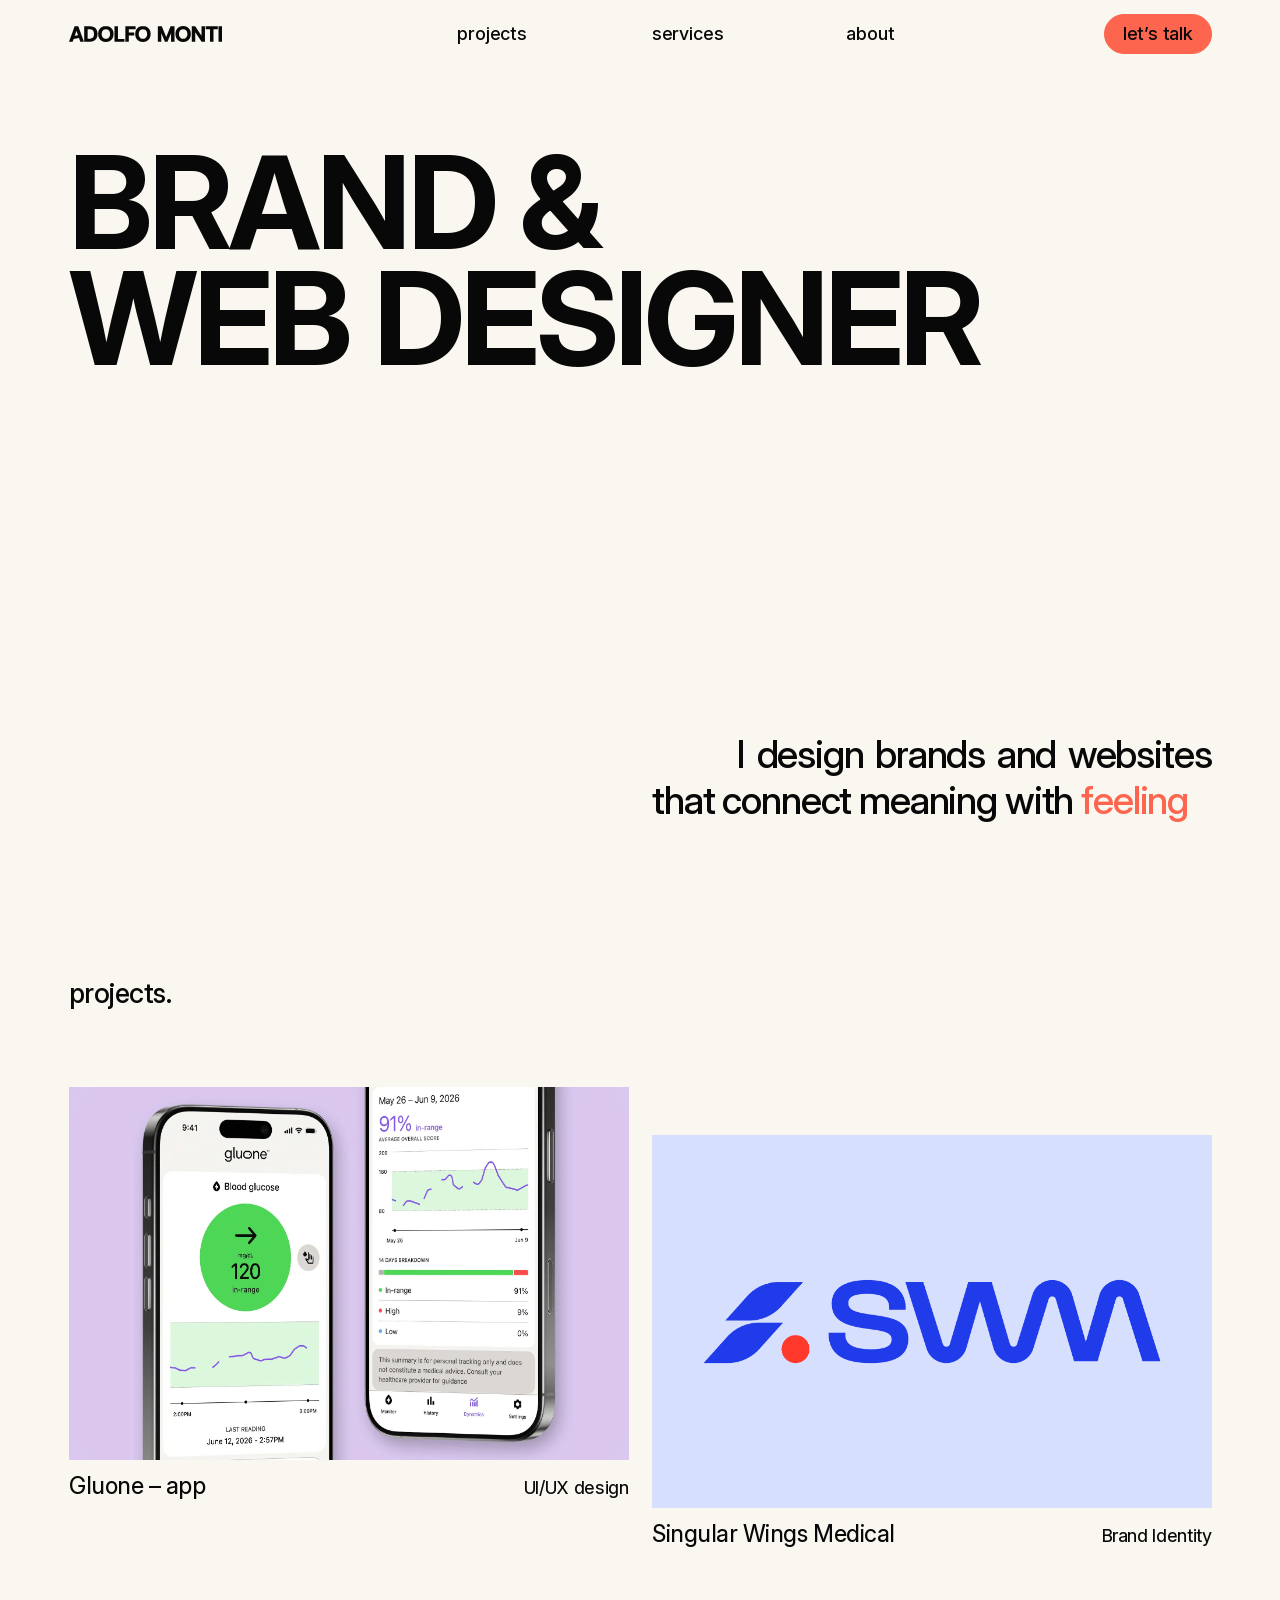
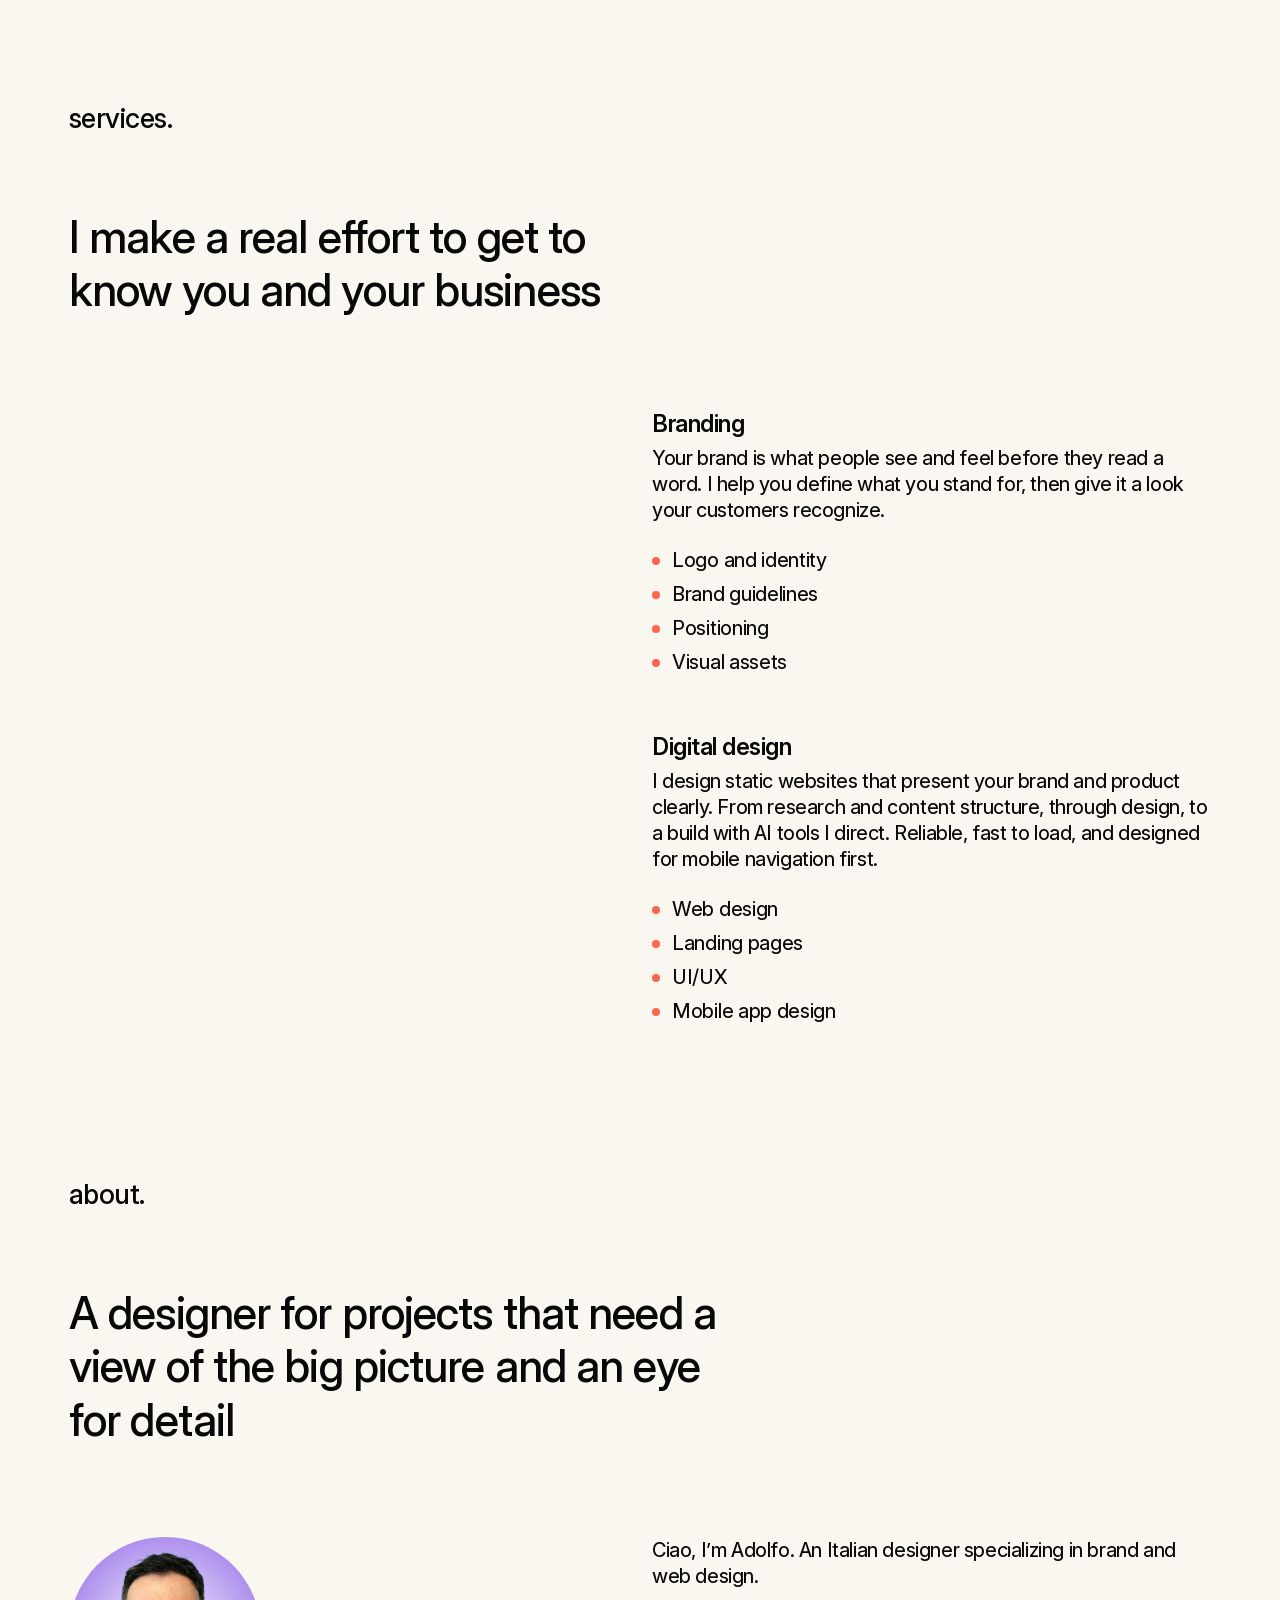
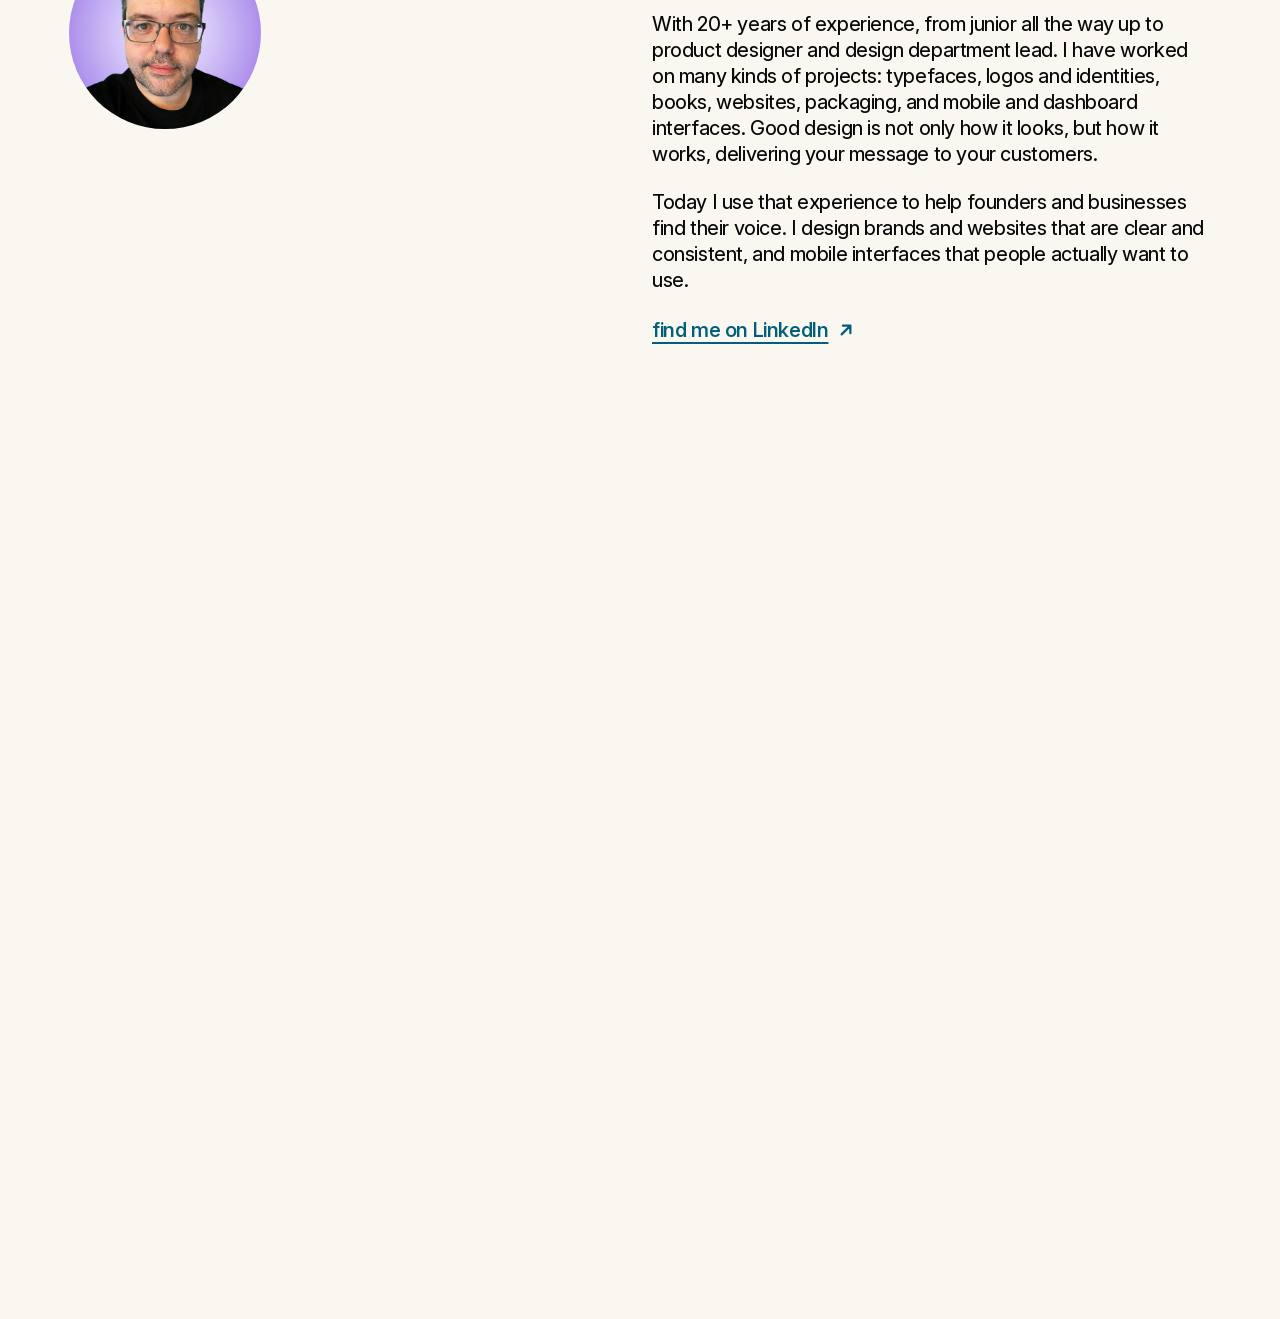
==== commit d1aba553: "Update index.html" ====
--- a/index.html
+++ b/index.html
@@ -99,7 +99,7 @@
         <div class="row">
           <div class="col-12 col-lg-6 offset-lg-6">
             <p class="hero__tagline" data-reveal data-reveal-delay="120">
-              I design brands and websites that connect meaning with <em>feeling</em> — for founders who are ready to scale
+              I design brands and websites that connect meaning with <em>feeling</em>
             </p>
           </div>
         </div>
@@ -146,7 +146,7 @@
         <h2 class="section-label" id="services-title" data-reveal>services.</h2>
         <div class="row">
           <div class="col-12 col-lg-6">
-            <p class="statement" data-reveal>I get to know your business and design what will move it forward</p>
+            <p class="statement" data-reveal>I make a real effort to get to know you and your business</p>
           </div>
         </div>
 
@@ -155,7 +155,7 @@
             <!-- CMS pattern: one .service-group per service category -->
             <article class="service-group" data-reveal>
               <h3 class="service-group__title">Branding</h3>
-              <p class="service-group__text">Your brand is what people feel before they read a word. I define what you stand for, then give it a look that says it.</p>
+              <p class="service-group__text">Your brand is what people see and feel before they read a word. I help you define what you stand for, then give it a look your customers recognize.</p>
               <ul class="service-list">
                 <li>Logo and identity</li>
                 <li>Brand guidelines</li>
@@ -166,11 +166,12 @@
 
             <article class="service-group" data-reveal data-reveal-delay="100">
               <h3 class="service-group__title">Digital design</h3>
-              <p class="service-group__text">I design fast, reliable static websites that present your brand and product at their best, and build them with AI. It does the repetitive work, leaving more room for the design decisions.</p>
+              <p class="service-group__text">I design static websites that present your brand and product clearly. From research and content structure, through design, to a build with AI tools I direct. Reliable, fast to load, and designed for mobile navigation first.</p>
               <ul class="service-list">
-                <li>Websites</li>
+                <li>Web design</li>
                 <li>Landing pages</li>
-                <li>UI/UX &amp; mobile app design</li>
+                <li>UI/UX</li>
+                <li>Mobile app design</li>
               </ul>
             </article>
           </div>
@@ -196,10 +197,9 @@
             </figure>
           </div>
           <div class="col-12 col-lg-6 offset-lg-3 about__text" data-reveal data-reveal-delay="100">
-            <p>Ciao, I’m Adolfo. An Italian designer specializing in brand, UX/UI and web design.</p>
-            <p>I started in 2006 and worked as typeface designer, brand designer, editorial, web designer, product designer, and headed the design department. Along the way I learned that good design is not just how it looks, but how it converts, retains, and scales.</p>
-            <p>Today I help founders build brands and websites that are clear and consistent, and mobile interfaces that people actually want to use.</p>
-            <p>Away from the screen, I do lettering, and I’m building my first videogame.</p>
+            <p>Ciao, I’m Adolfo. An Italian designer specializing in brand and web design.</p>
+            <p>With 20+ years of experience, from junior all the way up to product designer and design department lead. I have worked on many kinds of projects: typefaces, logos and identities, books, websites, packaging, and mobile and dashboard interfaces. Good design is not only how it looks, but how it works, delivering your message to your customers.</p>
+            <p>Today I use that experience to help founders and businesses find their voice. I design brands and websites that are clear and consistent, and mobile interfaces that people actually want to use.</p>
             <p><a class="text-link" href="https://www.linkedin.com/in/adolfomonti/" target="_blank" rel="noopener me">find me on LinkedIn<svg width="16" height="16" viewBox="0 0 16 16" fill="none" stroke="currentColor" stroke-width="1.5" stroke-linecap="round" stroke-linejoin="round" aria-hidden="true"><path d="M4.5 11.5l7-7M5.5 4.5h6v6"/></svg></a></p>
           </div>
         </div>
@@ -216,10 +216,10 @@
 
         <div class="row footer-cta">
           <div class="col-12 col-lg-6">
-            <p class="statement footer-statement">Let’s talk growth</p>
+            <p class="statement footer-statement">Let’s talk about your project</p>
           </div>
           <div class="col-12 col-lg-6">
-            <p class="footer-cta__text">Drop an email or book a call.<br class="d-none d-md-inline"> We’ll talk through your product and where I can help most.</p>
+            <p class="footer-cta__text">Drop an email or book a call.<br class="d-none d-md-inline"> We’ll talk through your product or idea and where I can help most.</p>
             <!-- Availability: show ONE of the two. To switch, add the `hidden` attribute to the visible one and remove it from the other. -->
             <p class="status status--available"><span class="status__dot" aria-hidden="true"></span>Available for work</p>
             <p class="status status--unavailable" hidden><span class="status__dot" aria-hidden="true"></span>Not available for work</p>
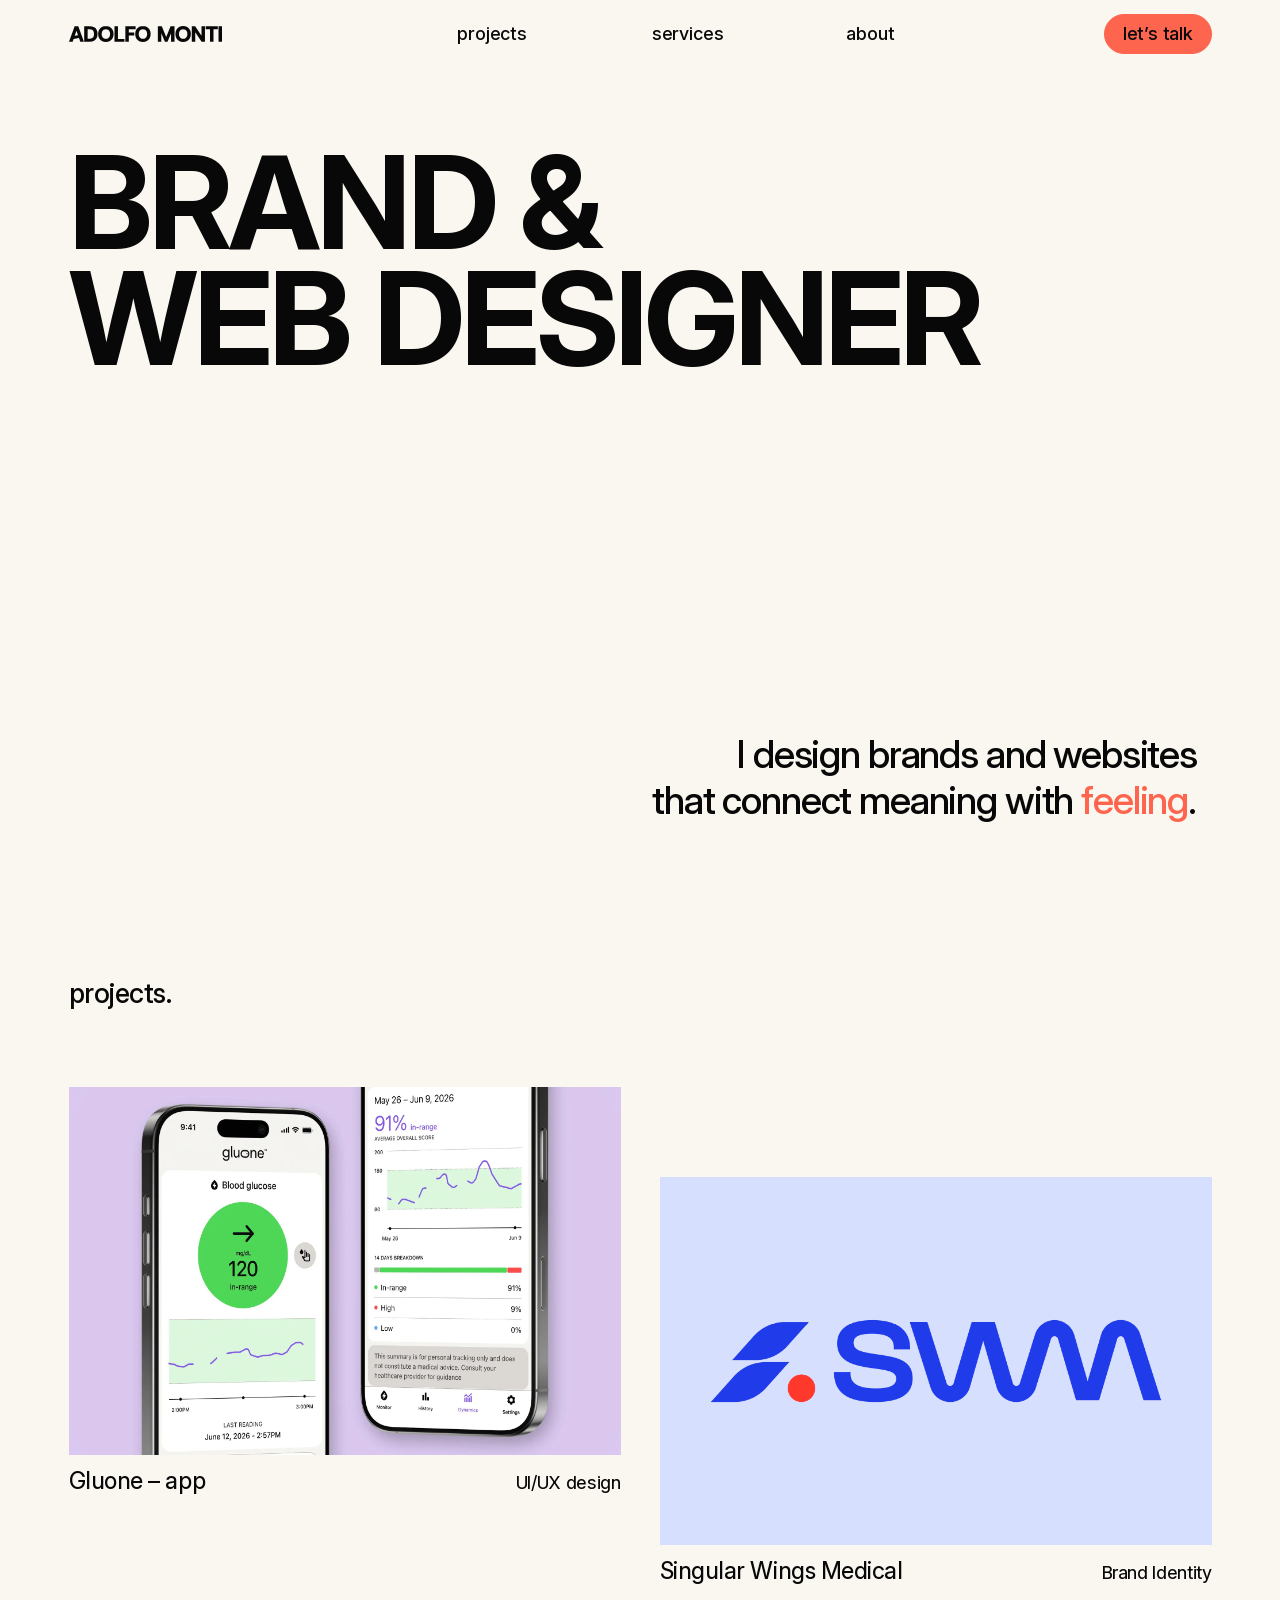
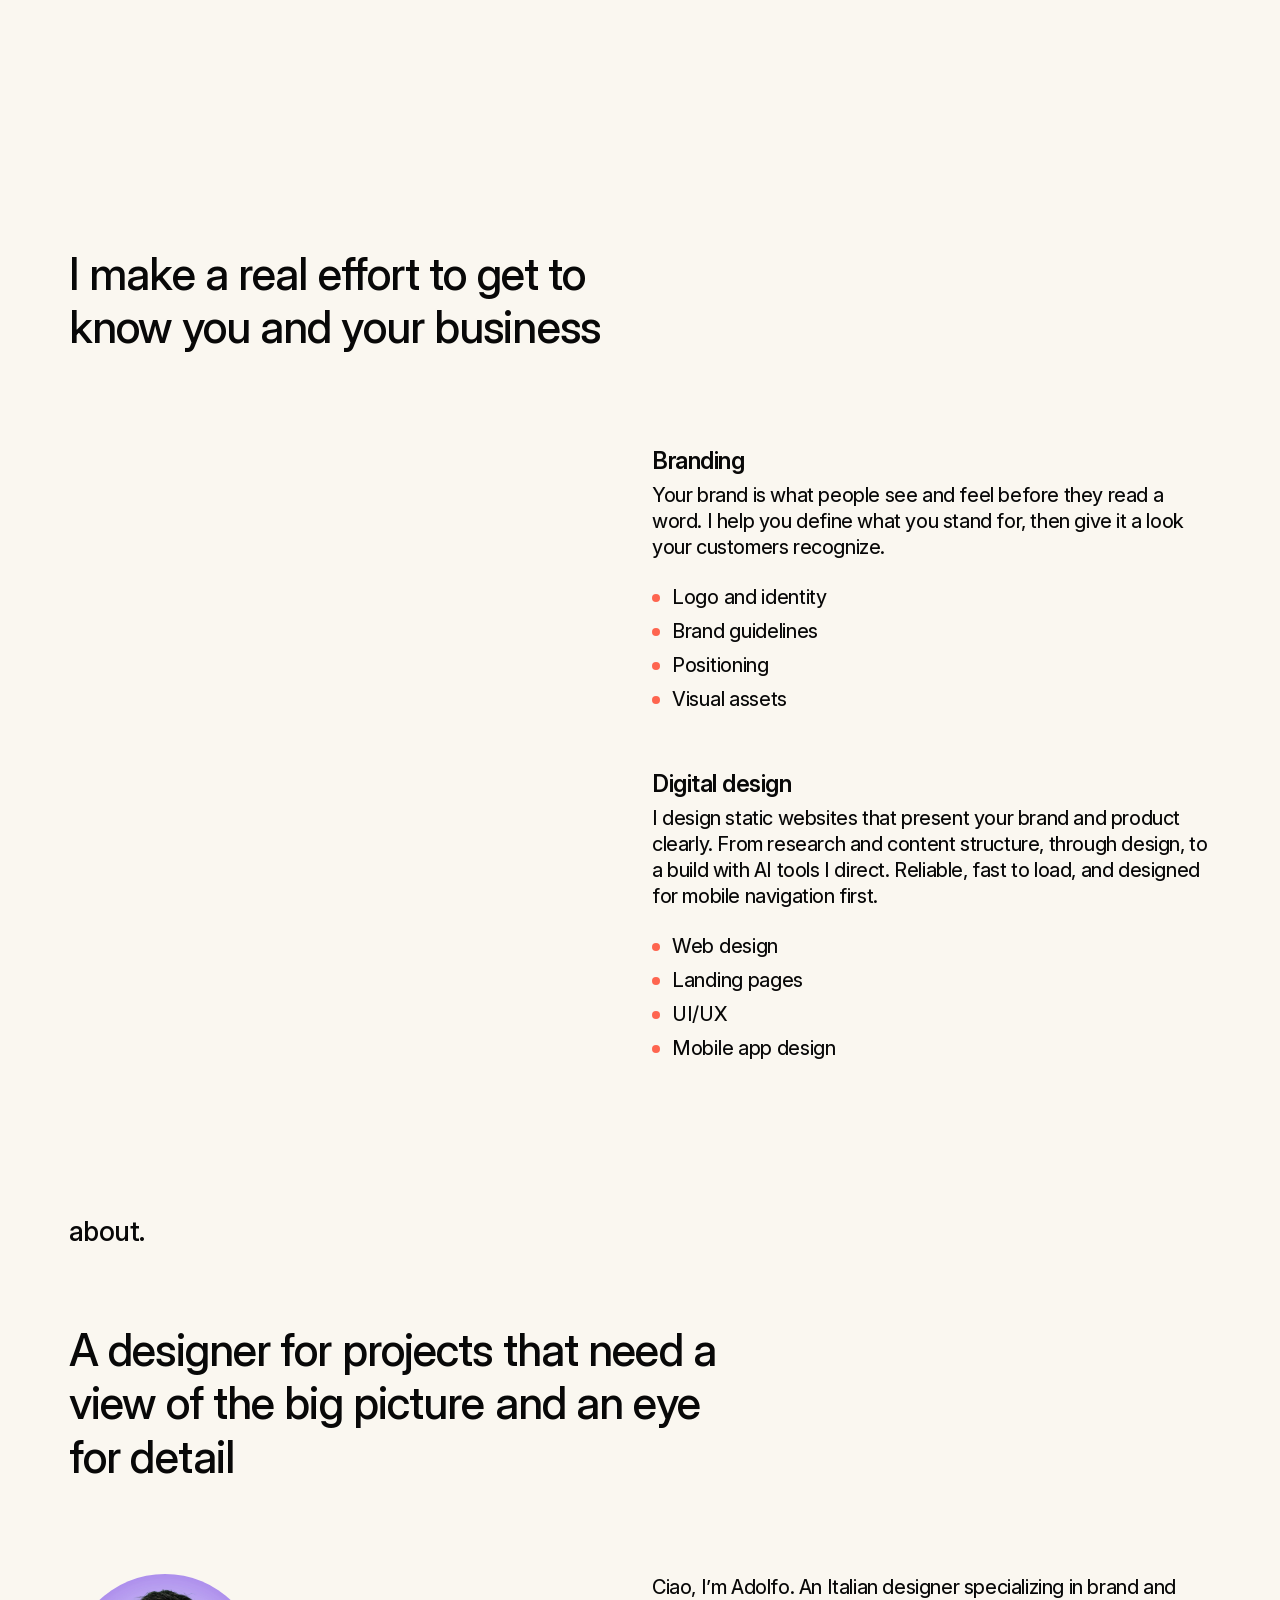
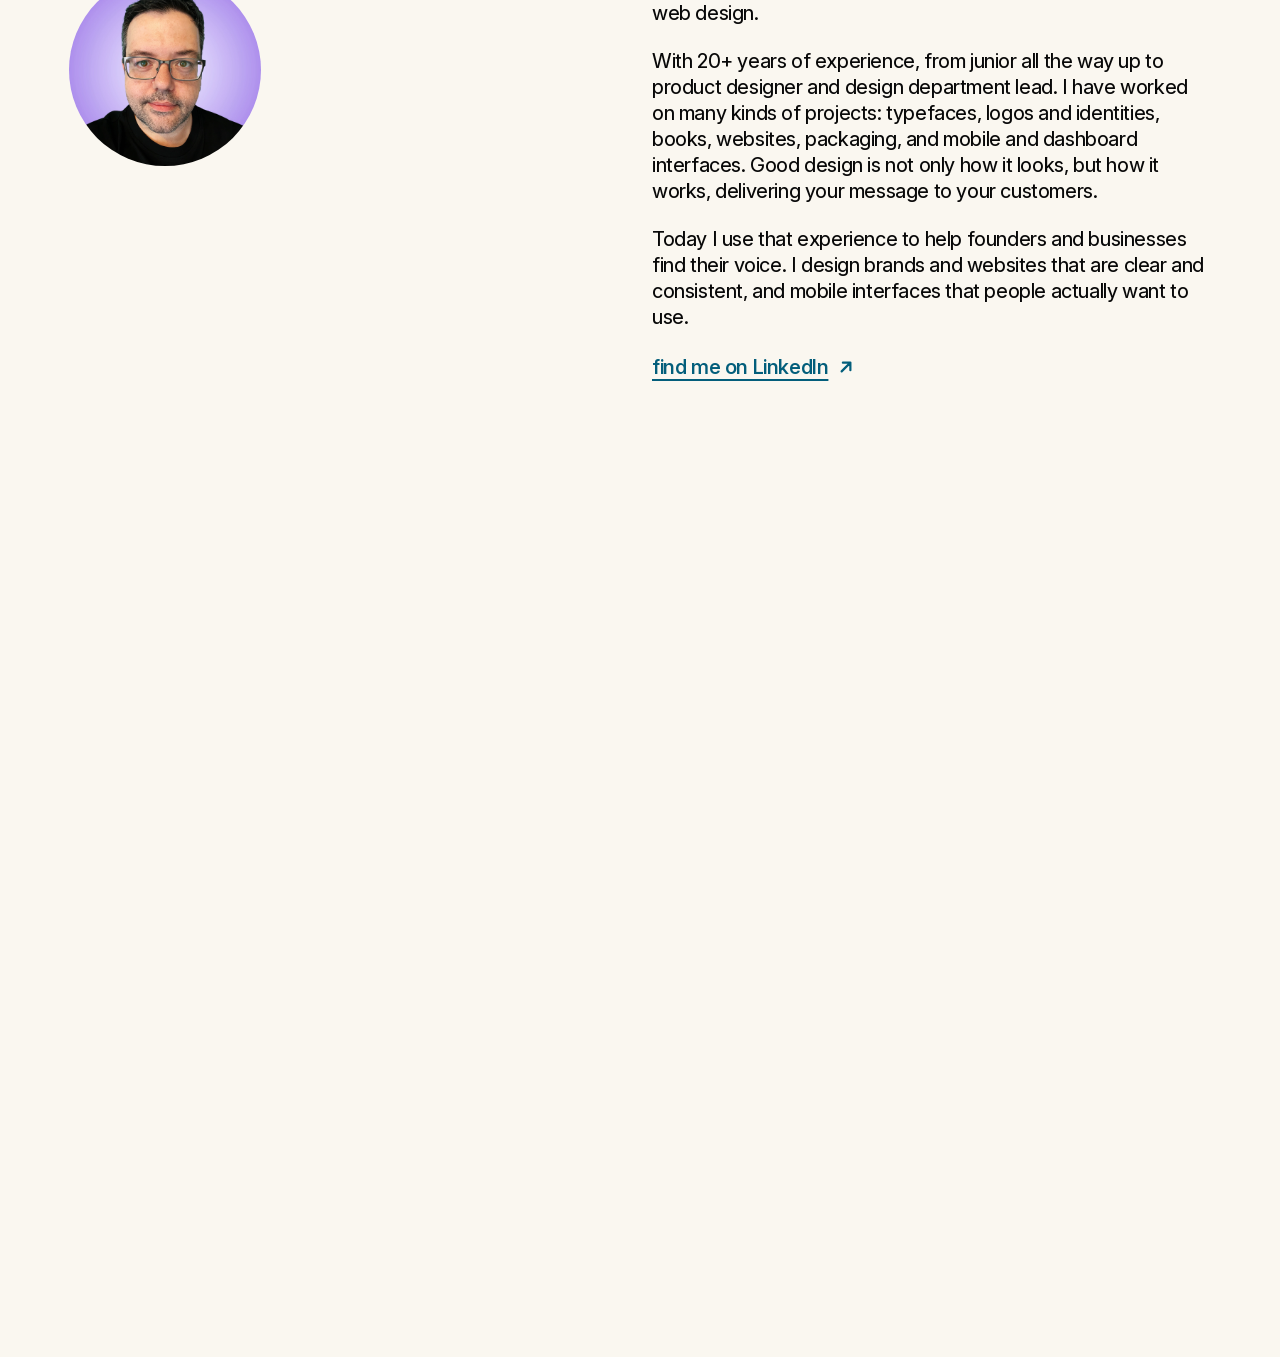
==== commit b3a72b51: "1.1" ====
--- a/index.html
+++ b/index.html
@@ -99,7 +99,7 @@
         <div class="row">
           <div class="col-12 col-lg-6 offset-lg-6">
             <p class="hero__tagline" data-reveal data-reveal-delay="120">
-              I design brands and websites that connect meaning with <em>feeling</em>
+              I design brands and websites that connect meaning with <em>feeling</em>.
             </p>
           </div>
         </div>
--- a/css/adomonti.css
+++ b/css/adomonti.css
@@ -72,6 +72,7 @@
   --fw-text:     450; /* paragraphs, lists, tags */
   --fw-medium:   500; /* labels, statements, nav, buttons */
   --fw-card:     450; /* project card titles */
+  --fw-link:     550; /* text links */
   --fw-semibold: 600; /* group titles */
   --fw-bold:     700; /* display titles */
 
@@ -412,14 +413,13 @@
   gap: clamp(3rem, 8vw, 7rem);
 }
 
-/* Tagline: 6 columns (cols 7-12) on desktop, justified, first line indented */
+/* Tagline: 6 columns (cols 7-12) on desktop, first line indented, left aligned (not justified: justify stretches the word spacing) */
 .hero__tagline {
   font-size: var(--fs-tagline);
   font-weight: var(--fw-medium);
   letter-spacing: var(--ls-heading);
   line-height: var(--lh-heading);
   text-indent: 2.2em;
-  text-align: justify; hyphens: manual;
   margin: 0;
 }
 .hero__tagline em { font-style: normal; color: var(--signal); }
@@ -436,17 +436,23 @@
 .project-grid { row-gap: clamp(2rem, 4vw, 3.5rem); margin-top: var(--label-gap); }
 
 .project-card a { display: block; }
+
+/* Gap between the project cards: 24px up to 992px, growing to 48px at 1440px (rows use the same value).
+   Only this grid; the picture pairs inside case studies keep the 24px grid gap. */
+@media (min-width: 768px) {
+  .project-grid { --bs-gutter-x: clamp(1.5rem, 5.36vw - 1.825rem, 3rem); row-gap: var(--bs-gutter-x); }
+}
 
 /* Landscape phones: two cards across (they stack below 600px and in portrait). */
 @media (max-width: 767.98px) and (min-width: 600px) and (orientation: landscape) {
   .project-grid > .project-card { flex: 0 0 auto; width: 50%; }
 }
 
-/* Desktop: every second card sits 48px lower (works for any number of projects).
+/* Desktop: every second card sits one --block-gap lower (96px at 1440px; works for any number of projects).
    The negative bottom margin keeps row heights unchanged; the grid padding gives the last card room. */
 @media (min-width: 992px) {
-  .project-grid { padding-bottom: var(--space-48); }
-  .project-card:nth-child(even) { margin-top: var(--space-48); margin-bottom: calc(-1 * var(--space-48)); }
+  .project-grid { padding-bottom: var(--block-gap); }
+  .project-card:nth-child(even) { margin-top: var(--block-gap); margin-bottom: calc(-1 * var(--block-gap)); }
 }
 
 /* Image container — overflow hidden so the zoomed image stays clipped */
@@ -517,7 +523,7 @@
 .text-link {
   display: inline-flex; align-items: center; gap: var(--space-8);
   color: var(--link);
-  font-weight: 550;
+  font-weight: var(--fw-link);
   text-decoration: underline;
   text-decoration-thickness: 2px;
   text-underline-offset: 5px;
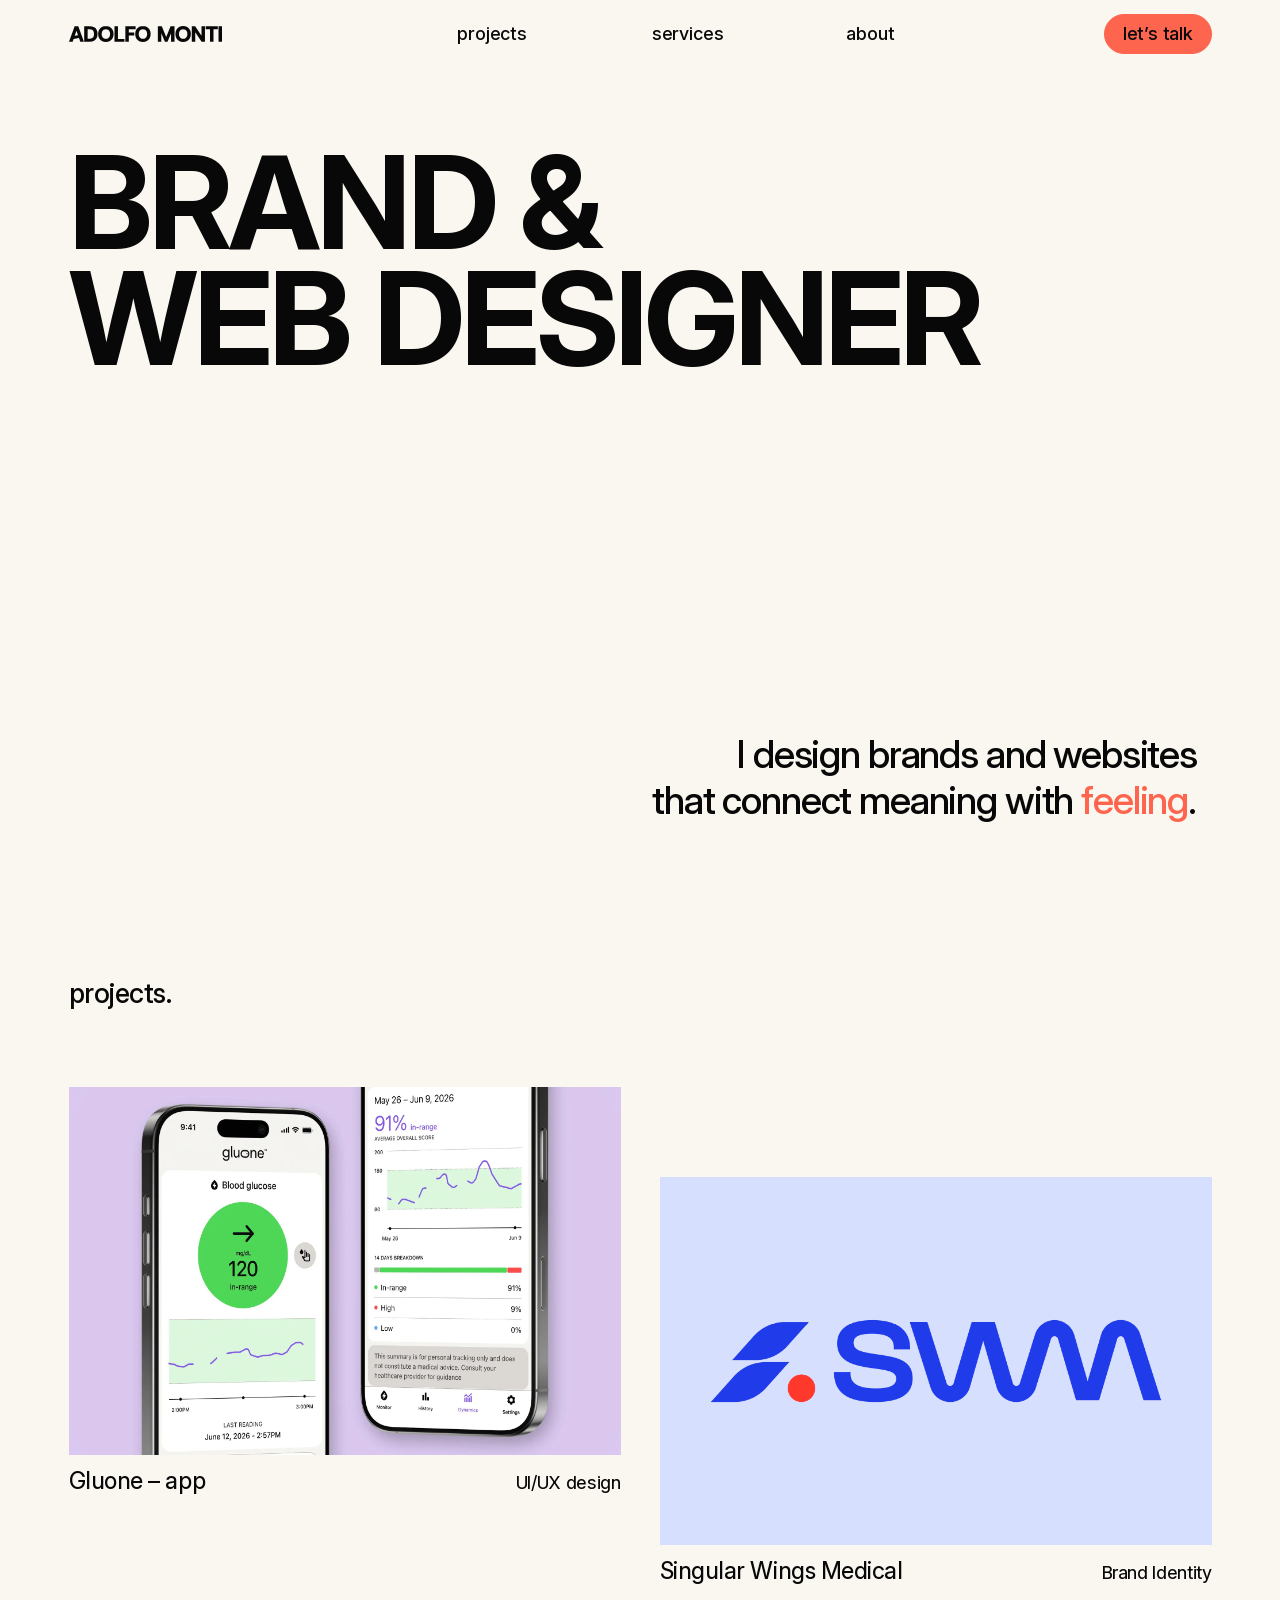
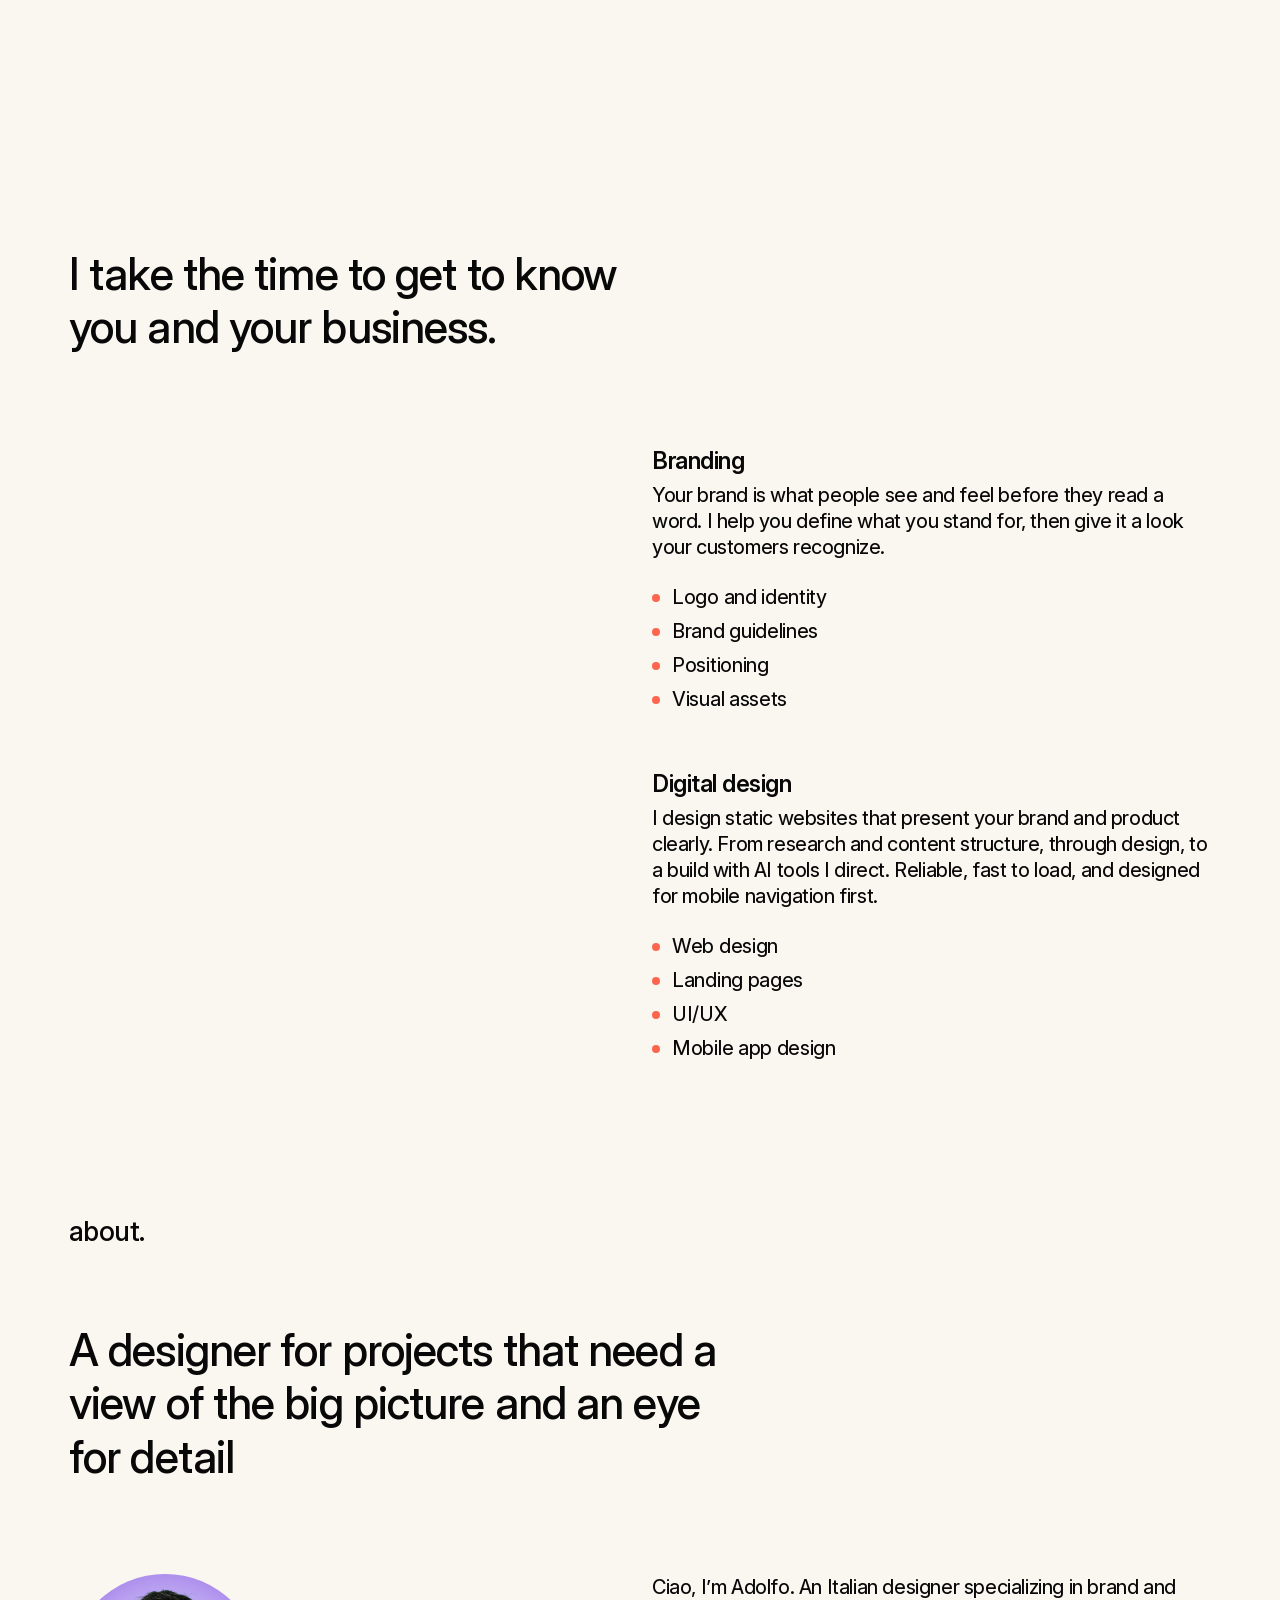
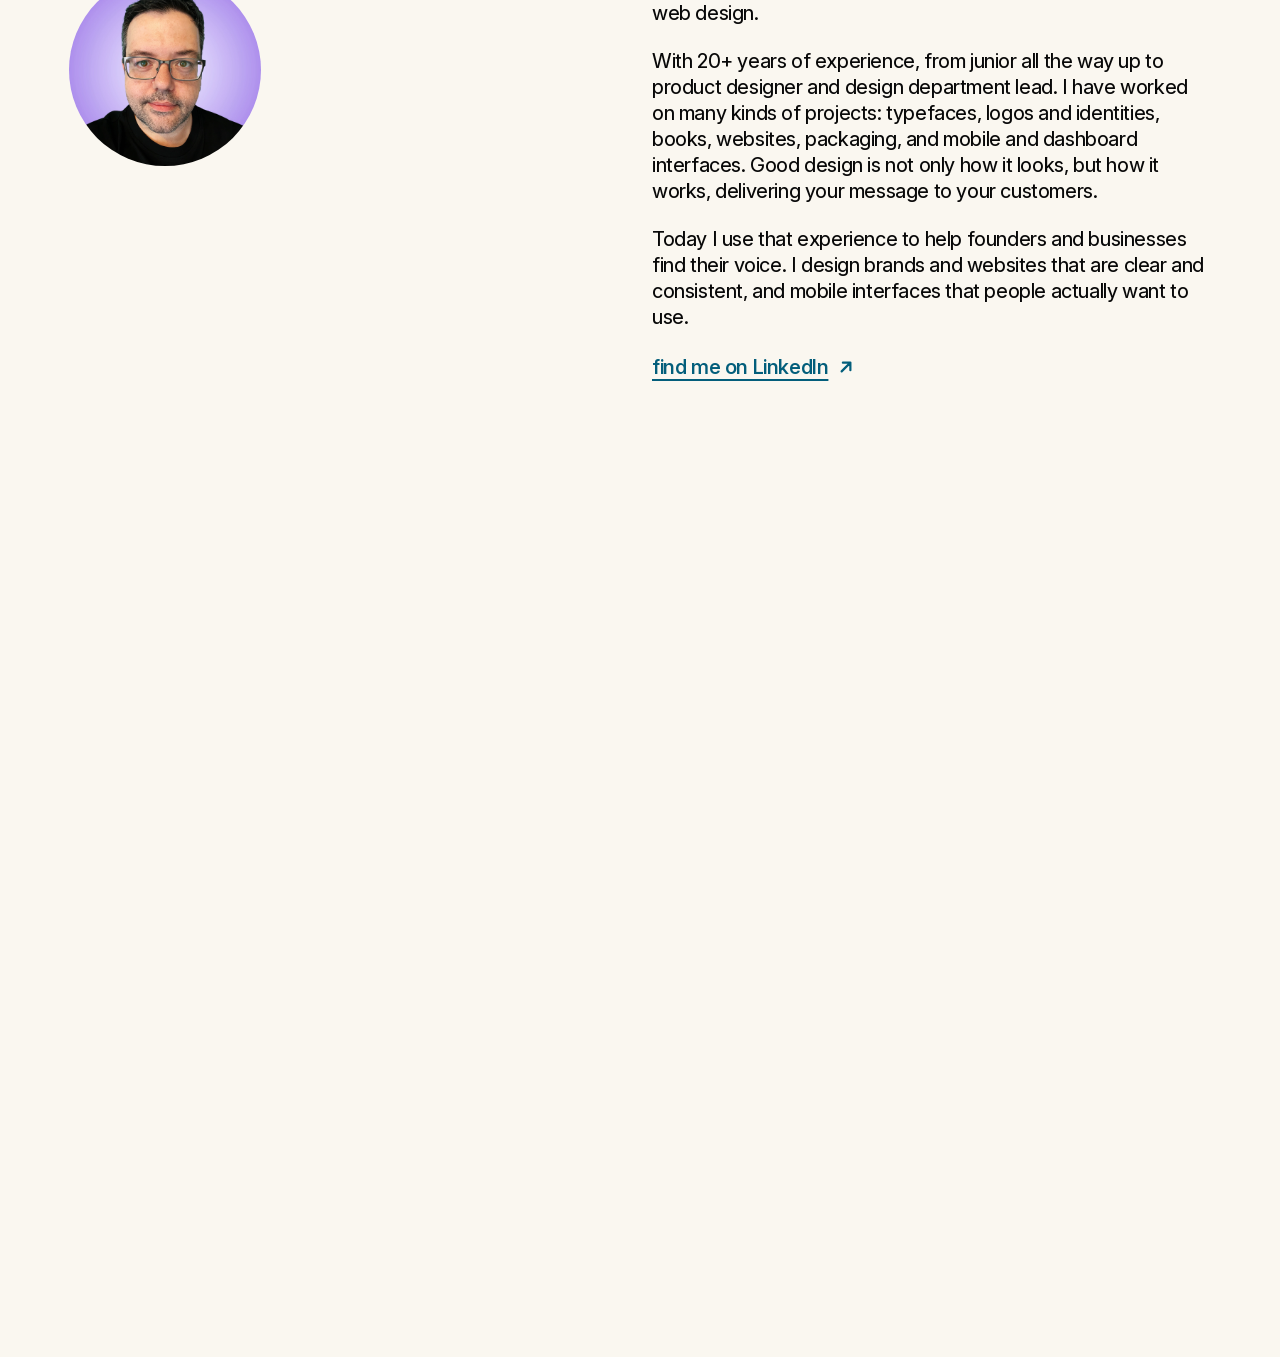
==== commit ead17763: "Update index.html" ====
--- a/index.html
+++ b/index.html
@@ -146,7 +146,7 @@
         <h2 class="section-label" id="services-title" data-reveal>services.</h2>
         <div class="row">
           <div class="col-12 col-lg-6">
-            <p class="statement" data-reveal>I make a real effort to get to know you and your business</p>
+            <p class="statement" data-reveal>I take the time to get to know you and your business.</p>
           </div>
         </div>
 
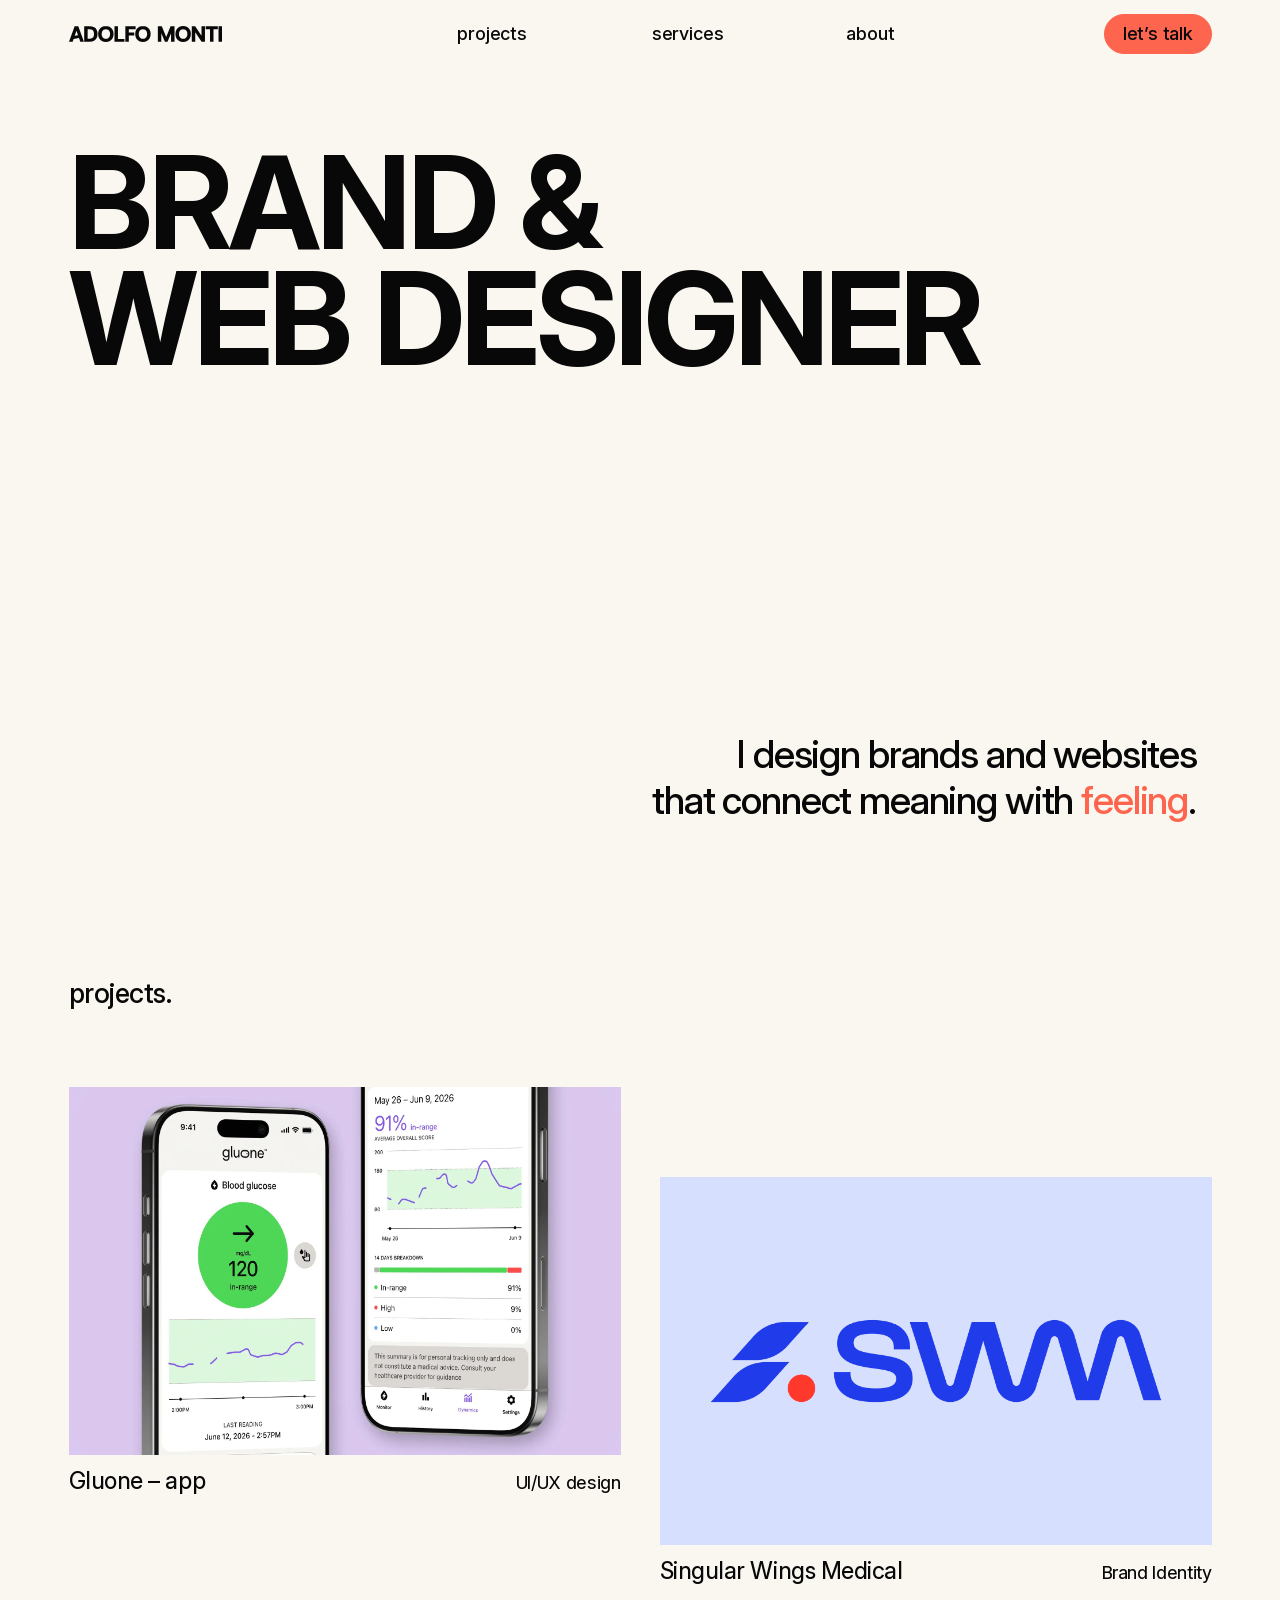
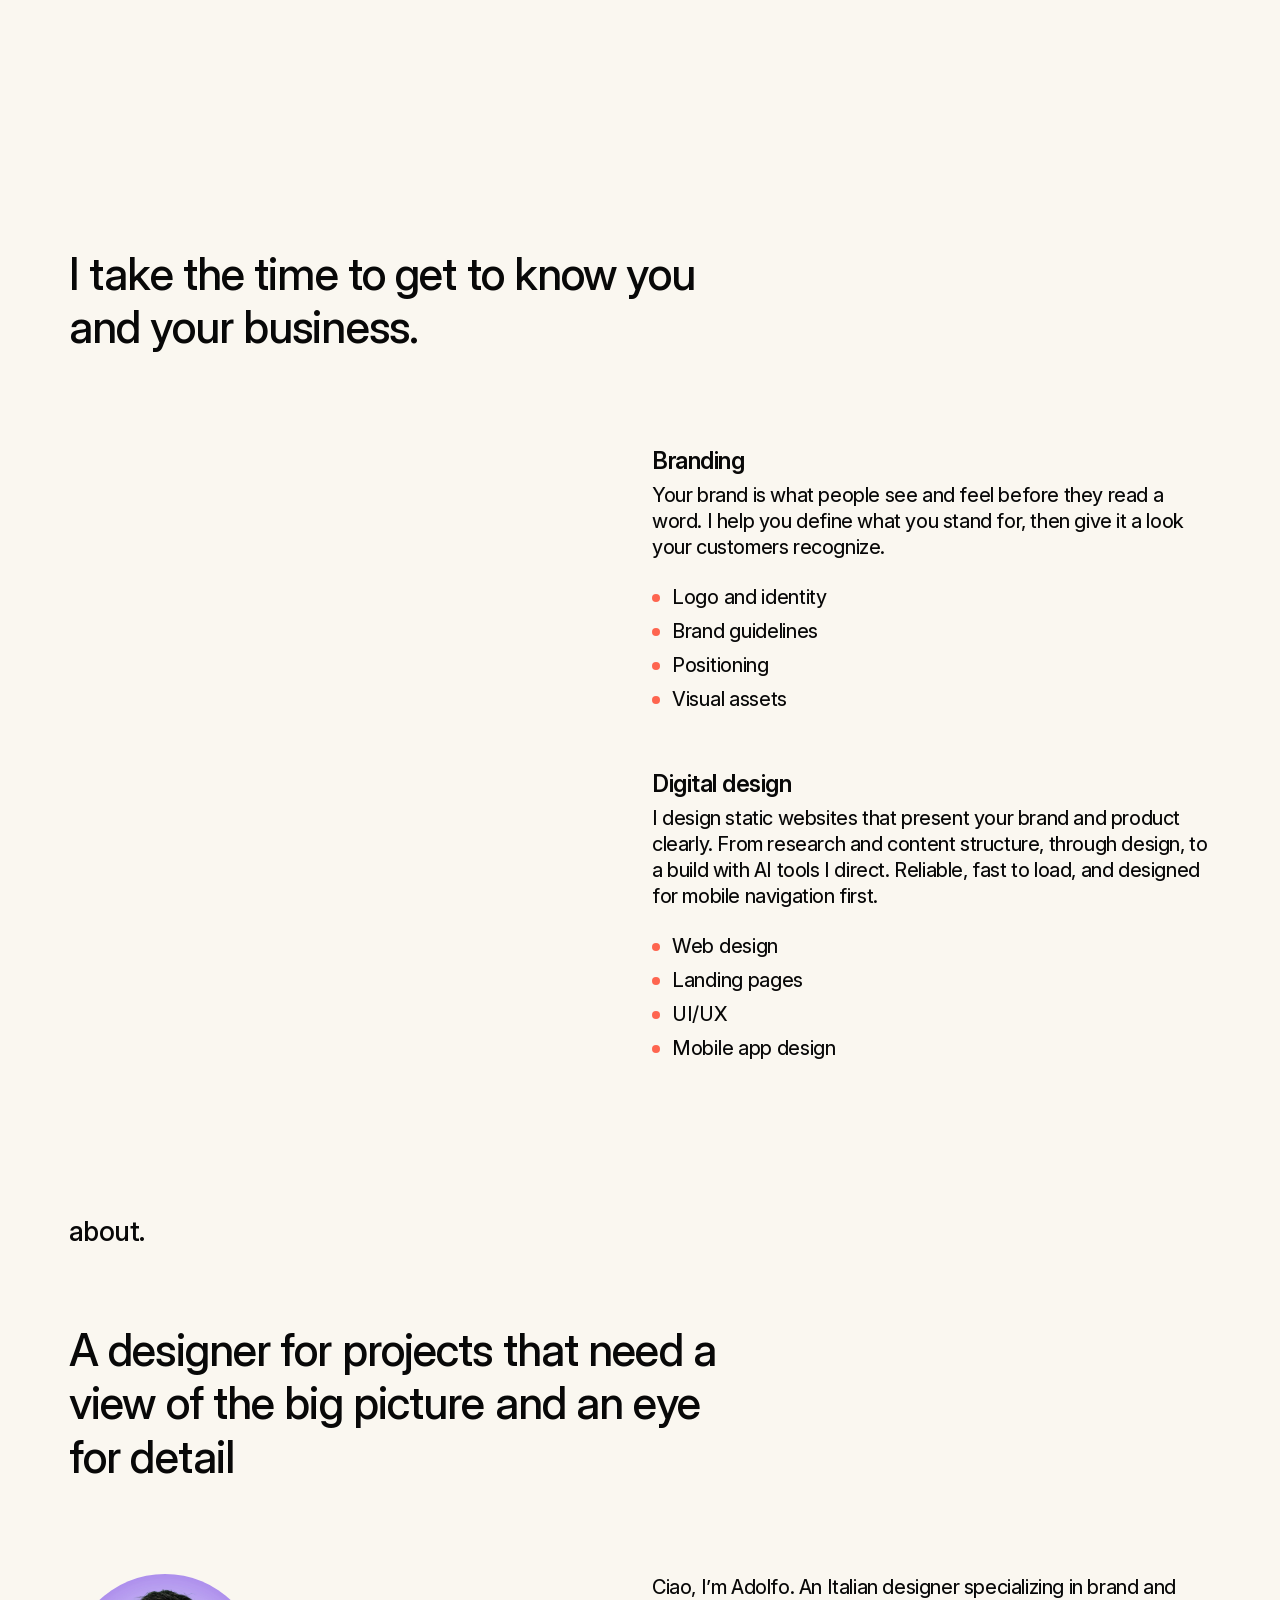
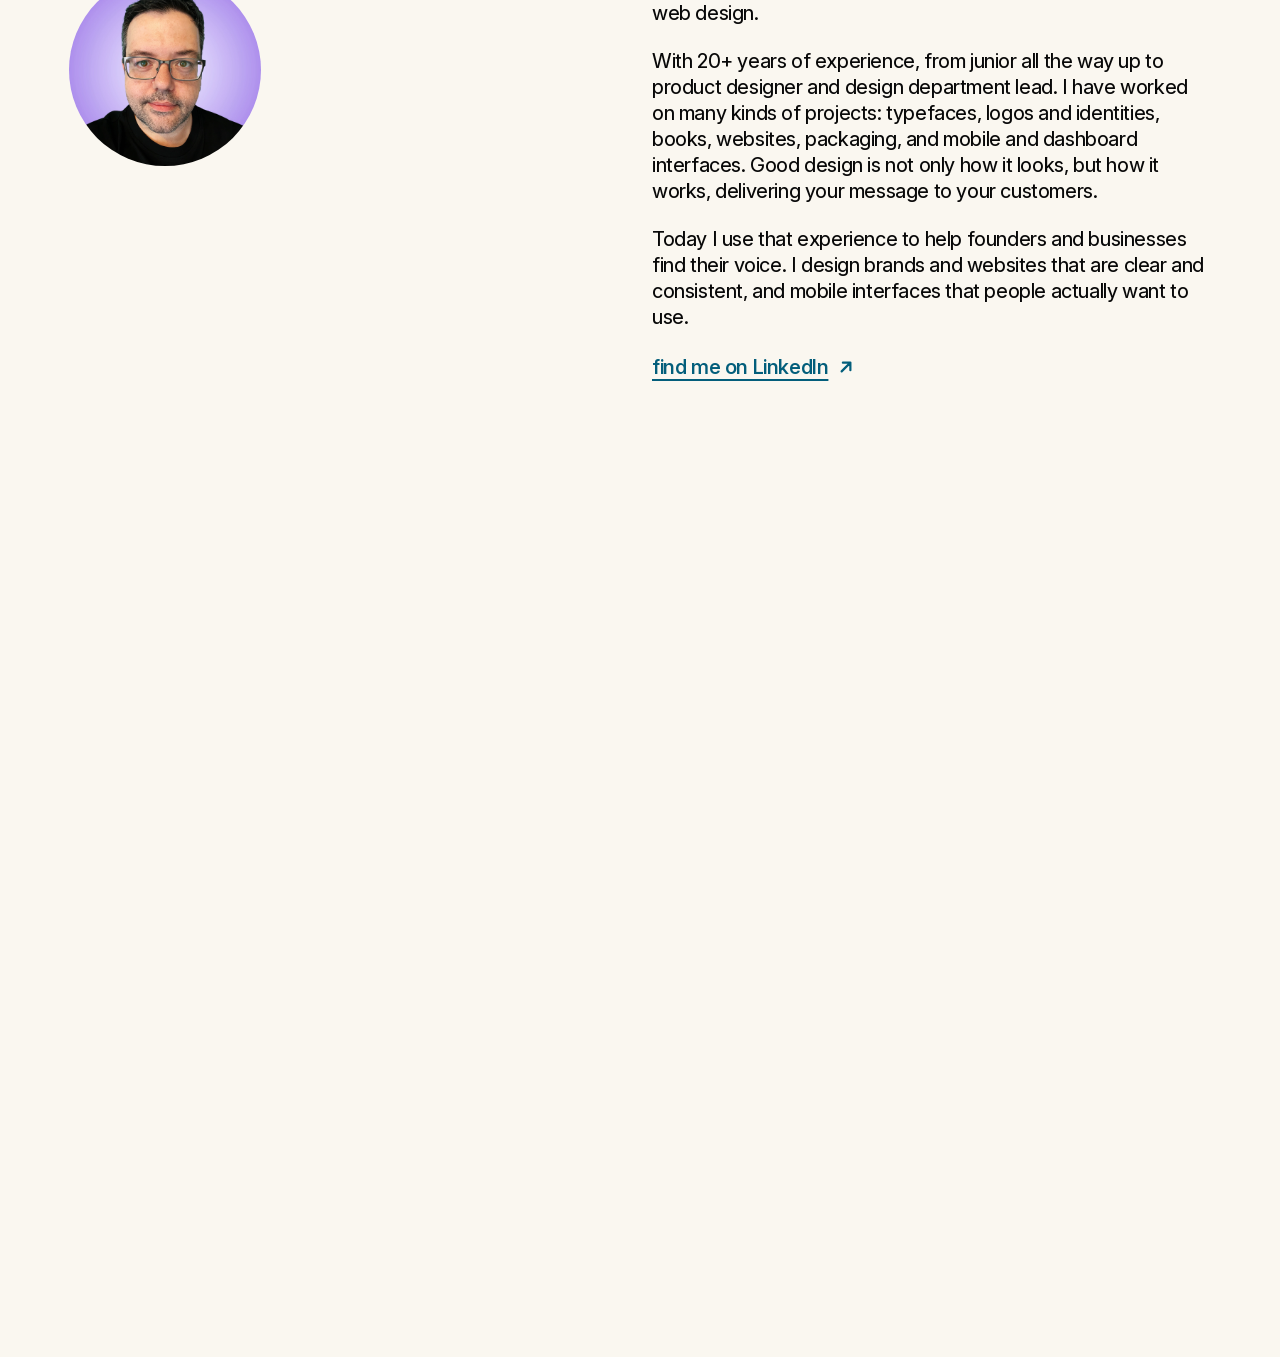
==== commit 055ebbaf: "1.1" ====
--- a/index.html
+++ b/index.html
@@ -6,7 +6,7 @@
   <script>document.documentElement.classList.add('js');</script>
 
   <title>Adolfo Monti — Brand &amp; Web Designer</title>
-  <meta name="description" content="Adolfo Monti is an Italian brand and web designer. Brand identity, UX/UI, landing pages and static websites for founders ready to scale.">
+  <meta name="description" content="Adolfo Monti is an Italian brand and web designer. Brand identity, web design, UI/UX and mobile app design for founders and businesses.">
   <link rel="canonical" href="https://adomonti.com/">
   <meta name="theme-color" content="#FAF7F0">
 
@@ -14,7 +14,7 @@
   <meta property="og:type" content="website">
   <meta property="og:site_name" content="Adolfo Monti">
   <meta property="og:title" content="Adolfo Monti — Brand &amp; Web Designer">
-  <meta property="og:description" content="Brands and websites that connect meaning with feeling — for founders who are ready to scale.">
+  <meta property="og:description" content="Brands and websites that connect meaning with feeling.">
   <meta property="og:url" content="https://adomonti.com/">
   <meta property="og:image" content="https://adomonti.com/assets/img/og/og-home.jpg">
   <meta name="twitter:card" content="summary_large_image">
@@ -145,7 +145,7 @@
       <section class="section site-container" id="services" aria-labelledby="services-title">
         <h2 class="section-label" id="services-title" data-reveal>services.</h2>
         <div class="row">
-          <div class="col-12 col-lg-6">
+          <div class="col-12 col-lg-7">
             <p class="statement" data-reveal>I take the time to get to know you and your business.</p>
           </div>
         </div>
--- a/css/adomonti.css
+++ b/css/adomonti.css
@@ -111,8 +111,8 @@
 
   /* Phones (< 768px) — statements, hero tagline, hero title */
   --fs-statement: clamp(1.5rem, 7.5vw, 1.75rem);               /* 24→28px */
-  --fs-tagline:   clamp(1.375rem, 7.5vw, 1.75rem);             /* 22→28px */
-  --fs-display:   clamp(2.5rem, 18.46vw, 4.5rem);              /* 40→72px  "DESIGNER" must fit the width */
+  --fs-tagline:   clamp(1.375rem, 0.87rem + 2.58vw, 2.4rem);   /* 22px → 24px at 393 → 35px at 820 → 38px at 991; desktop redefined at 992px */
+  --fs-display:   min(9rem, max(clamp(2.5rem, 18.46vw, 4.5rem), 9.4vw + 0.55rem)); /* 72px up to ~670px wide ("DESIGNER" must fit), then grows to 144px at 1440px */
   --ls-statement: -0.03em;
   --ls-display:   -0.04em;
   --par-gap:      0.75rem;                                     /* between paragraphs */
@@ -151,15 +151,13 @@
 @media (min-width: 768px) {
   :root {
     --fs-statement: clamp(1.625rem, 1rem + 2.22vw, 3rem);      /* 26→48px */
-    --fs-tagline:   clamp(1.375rem, 1rem + 1.74vw, 2.5rem);    /* 22→40px */
-    --fs-display:   clamp(2.5rem, 9.4vw + 0.55rem, 9rem);      /* 40→144px (144px at 1440px) */
     --ls-statement: -0.02em;
     --ls-display:   -0.03em;
     --par-gap:      1.1em;
     --page-gutter:  clamp(2rem, 7.14vw - 1.43rem, 5rem);       /* side space: 32px at 768px → 80px at 1440px */
   }
 }
-@media (min-width: 992px) { :root { --header-h: 4.25rem; } } /* 68px on desktop */
+@media (min-width: 992px) { :root { --header-h: 4.25rem; --fs-tagline: clamp(1.375rem, 1rem + 1.74vw, 2.5rem); } } /* 68px header; tagline 33px at 992 → 40px at 1440 */
 
 /* Inter — official "web use" CSS (rsms.me/inter); the font file itself is self-hosted via @font-face above. */
 :root {
@@ -253,6 +251,9 @@
   line-height: var(--lh-heading);
   margin: var(--label-gap) 0 0;
 }
+/* Desktop: statements span 7 columns but never get wider than they are at 1440px (about 15.5 x the font size),
+   so on very large screens they keep their 2-3 line shape instead of stretching into one long line. */
+@media (min-width: 992px) { .statement { max-width: 15.5em; } }
 
 /* Running text: one spec for every paragraph block (services, about, case studies, footer).
    Paragraphs inside a block are separated by --par-gap. */
@@ -401,8 +402,8 @@
 
 /* ==========================================================================
    7. HERO
-   One viewport tall. Desktop: title at the top, tagline at the bottom.
-   Phones: title + tagline form one block, vertically centered.
+   One viewport tall. Title at the top, tagline at the bottom.
+   Portrait screens get a compact hero; phones get an unindented tagline.
    ========================================================================== */
 .hero {
   min-height: 100vh;  /* fallback */
@@ -411,6 +412,11 @@
   padding-bottom: var(--section-pad);
   display: flex; flex-direction: column; justify-content: space-between;
   gap: clamp(3rem, 8vw, 7rem);
+}
+/* Portrait screens (phones, tablets): compact hero that grows slowly with the width, never taller than the screen.
+   544px at 393 · 587px at 744 · 597px at 820 · 600px at 844. Landscape and laptops keep the full-height hero. */
+@media (orientation: portrait) {
+  .hero { min-height: min(100vh, calc(31rem + 12.3vw)); min-height: min(100dvh, calc(31rem + 12.3vw)); }
 }
 
 /* Tagline: 6 columns (cols 7-12) on desktop, first line indented, left aligned (not justified: justify stretches the word spacing) */
@@ -424,8 +430,9 @@
 }
 .hero__tagline em { font-style: normal; color: var(--signal); }
 
+/* Phones: no indent, so the tagline fills two lines up to the right margin */
 @media (max-width: 767.98px) {
-  .hero { justify-content: center; gap: 6rem; padding-block: 7rem; }
+  .hero__tagline { text-indent: 0; }
 }
 
 
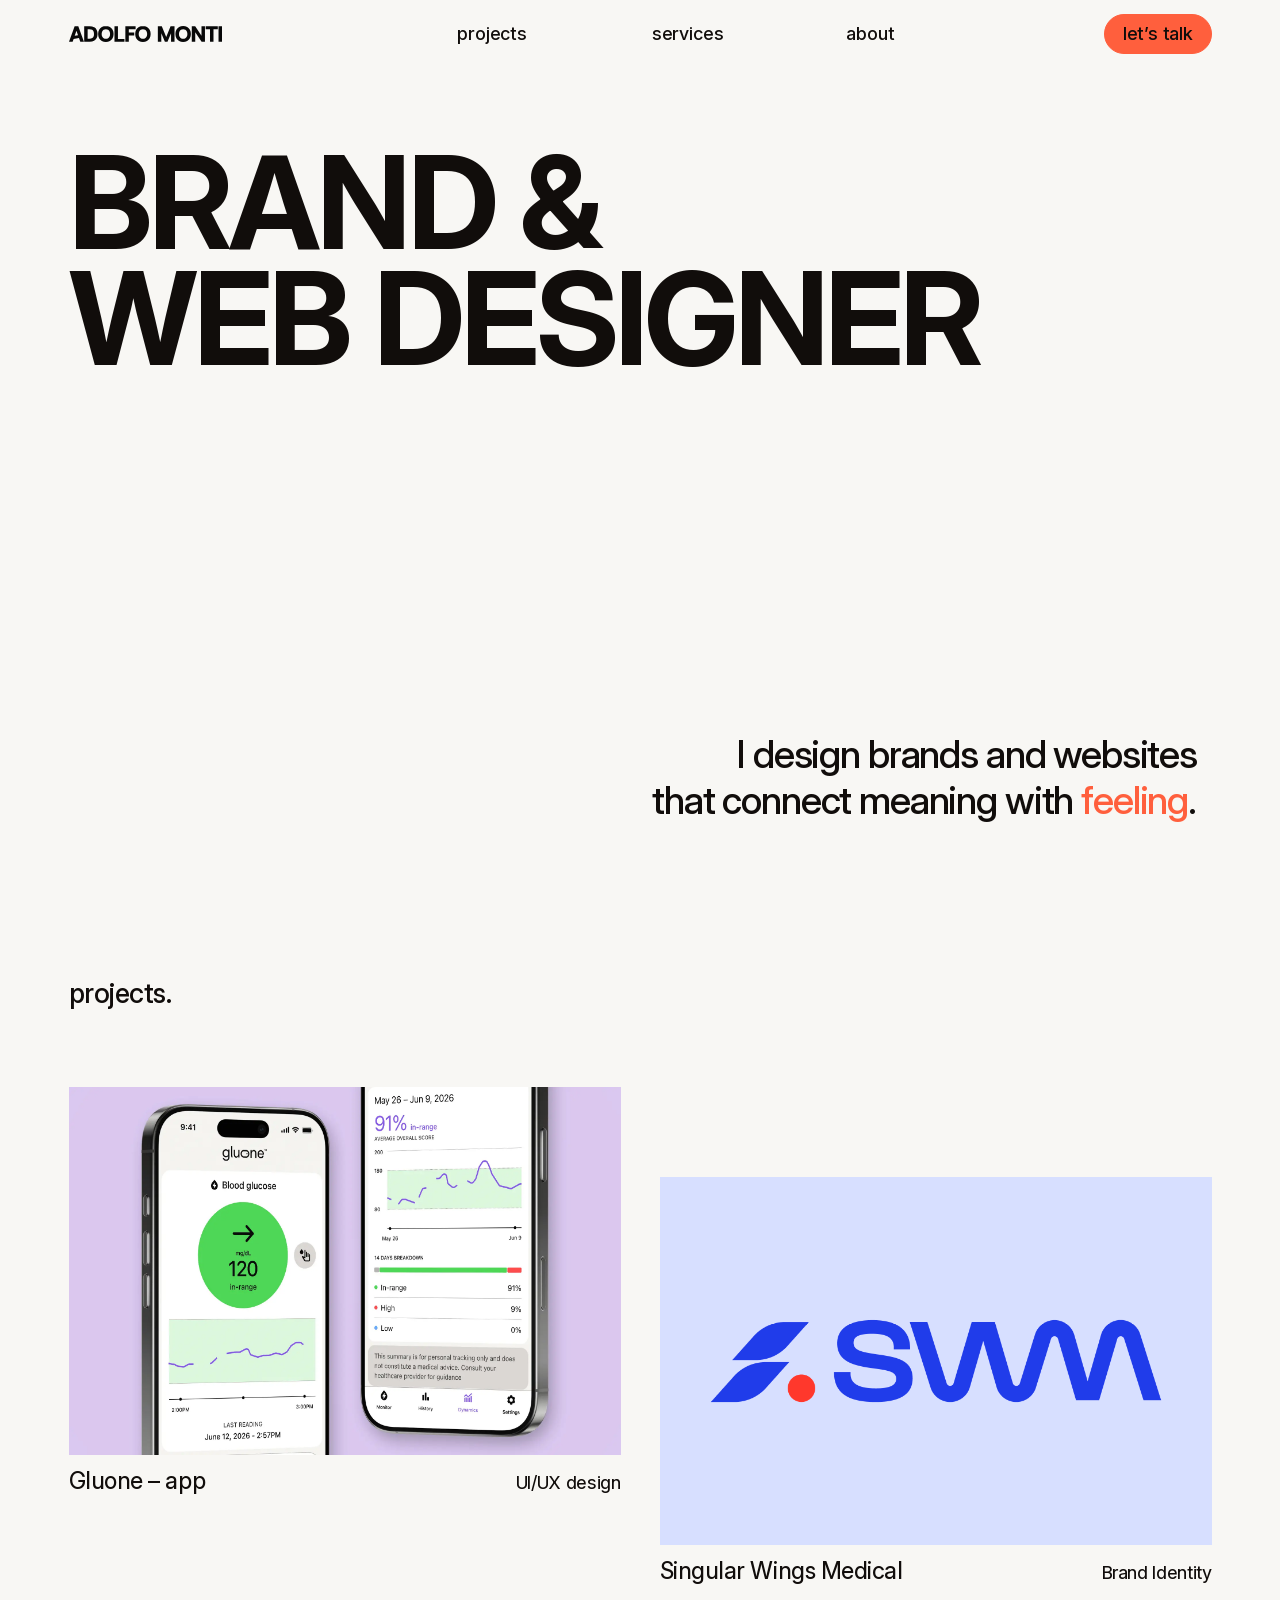
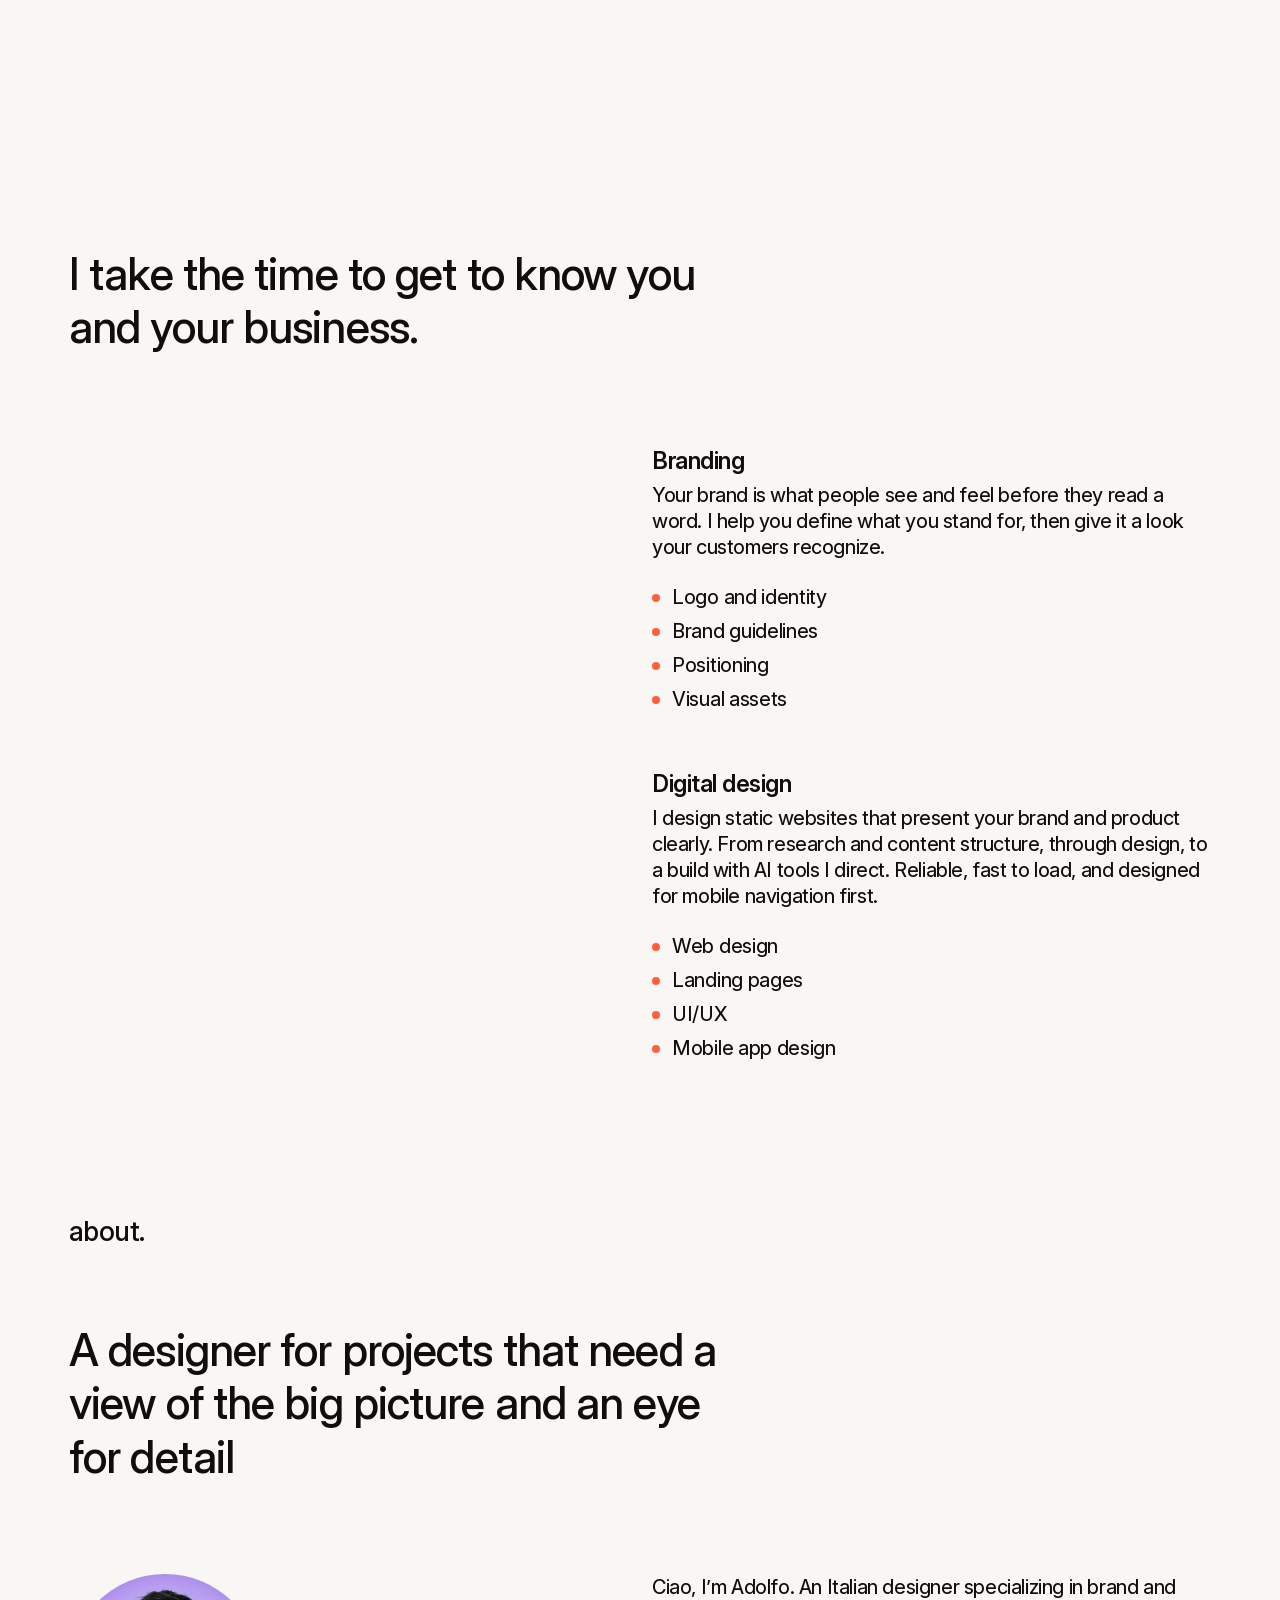
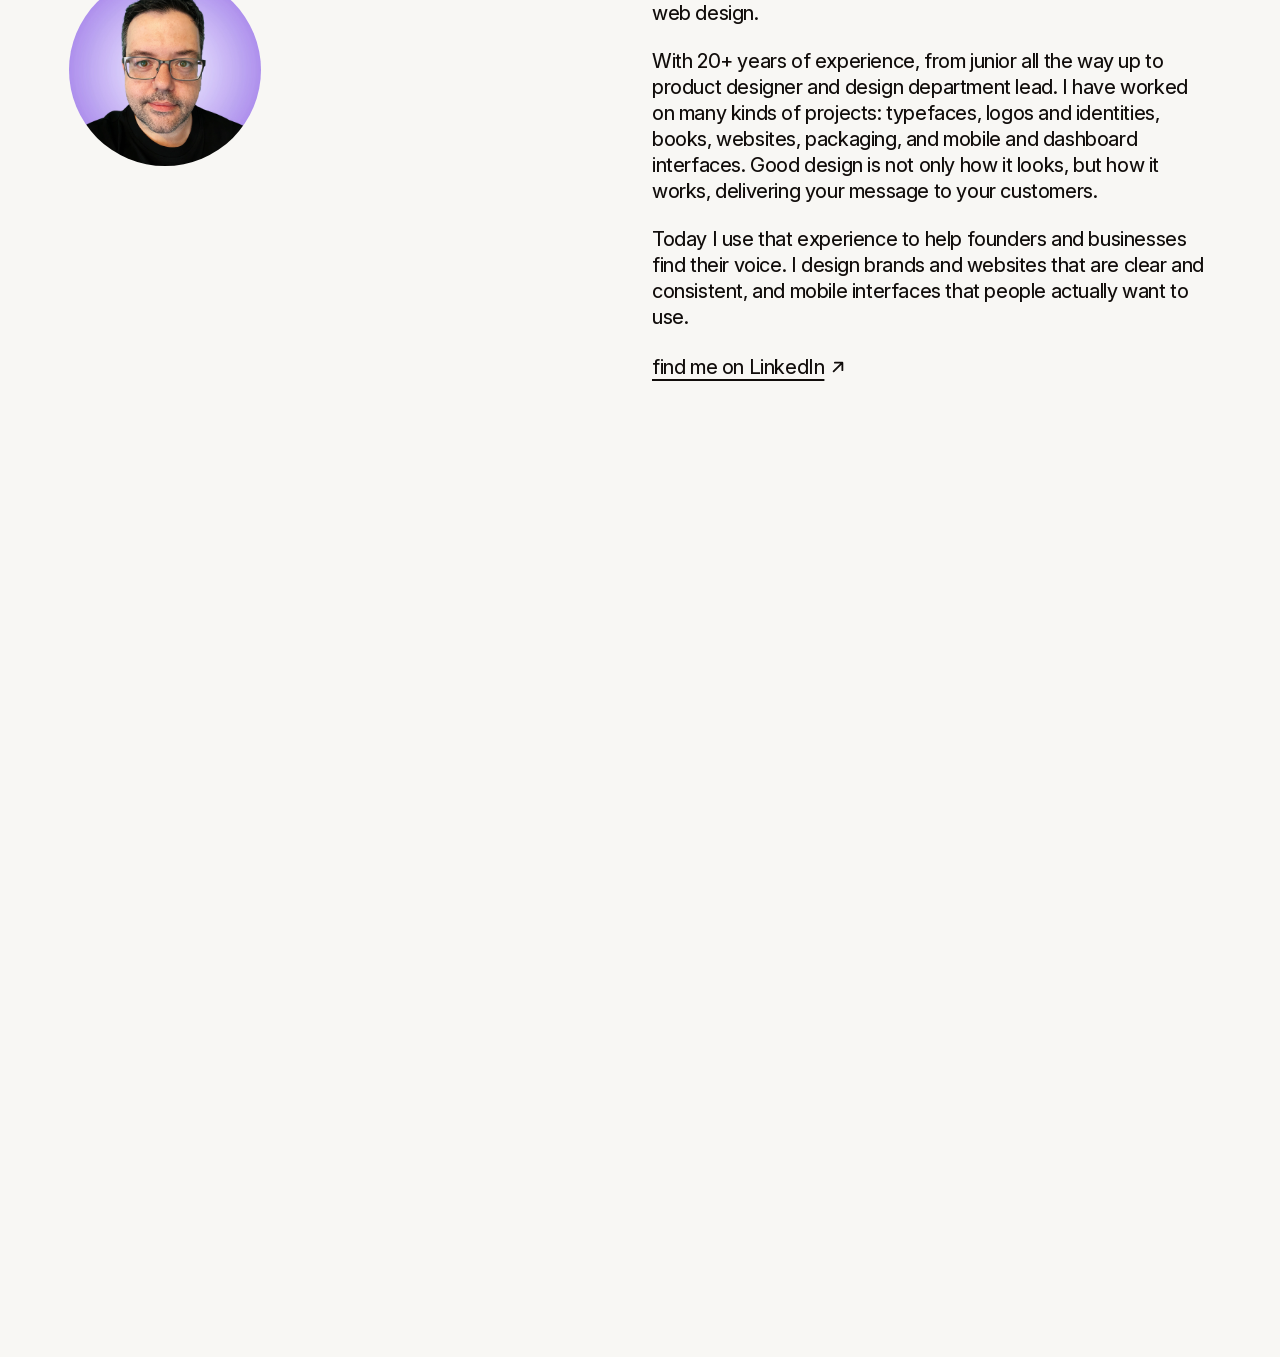
==== commit 1d7cbf3f: "Add files via upload" ====
--- a/index.html
+++ b/index.html
@@ -8,7 +8,7 @@
   <title>Adolfo Monti — Brand &amp; Web Designer</title>
   <meta name="description" content="Adolfo Monti is an Italian brand and web designer. Brand identity, web design, UI/UX and mobile app design for founders and businesses.">
   <link rel="canonical" href="https://adomonti.com/">
-  <meta name="theme-color" content="#FAF7F0">
+  <meta name="theme-color" content="#F8F7F4">
 
   <!-- Open Graph / social -->
   <meta property="og:type" content="website">
@@ -225,7 +225,7 @@
             <p class="status status--unavailable" hidden><span class="status__dot" aria-hidden="true"></span>Not available for work</p>
             <div class="footer-actions">
               <!-- The email address is assembled by js/main.js so it is not in the HTML. -->
-              <a class="btn-signal btn-lg-pill" href="https://calendly.com/adomonti/30min" rel="noopener">Book a 30-minute call</a>
+              <a class="btn-signal btn-lg-pill" href="https://cal.com/adolfomonti" rel="noopener">Book a 30-minute call</a>
               <a class="btn-ghost btn-lg-pill" href="#contact" data-email-user="hello" data-email-domain="adomonti.com">Send an email</a>
               <p class="footer-actions__note">Reply within 2 working days</p>
               <noscript><p class="footer-actions__note">Email: hello [at] adomonti [dot] com</p></noscript>
@@ -245,6 +245,7 @@
             <li><a href="https://www.behance.net/AdolfoMonti" rel="noopener me">Behance</a></li>
           </ul>
         </div>
+        <a class="to-top" href="#top" aria-label="Back to top" title="Back to top"><svg width="20" height="20" viewBox="0 0 16 16" fill="none" stroke="currentColor" stroke-width="1.5" stroke-linecap="round" stroke-linejoin="round" aria-hidden="true"><path d="M8 13V3M3.5 7.5L8 3l4.5 4.5"/></svg></a>
       </div>
     </div>
   </footer>
--- a/css/adomonti.css
+++ b/css/adomonti.css
@@ -51,28 +51,28 @@
    ========================================================================== */
 :root {
   /* ---- Colors: neutral ramp ---- */
-  --g10:  #FAF7F0; /* Paper    — page background */
-  --g20:  #EFECE6; /* Vellum   — cards and surfaces */
-  --g30:  #DAD7D2; /* Plaster  — hairlines and dividers */
-  --g40:  #B8B6B2; /* Pewter   — hairlines on paper; secondary text on ink */
-  --g50:  #8B8986; /* Zinc     — input borders and icons */
-  --g60:  #646360; /* Graphite — secondary text */
-  --g80:  #2F2E2C; /* Charcoal — raised surface on dark */
-  --g100: #080808; /* Ink      — body text and dark sections */
+  --g10:  #F8F7F4; /* Paper    — page background */
+  --g20:  #ECEBE8; /* Vellum   — cards and surfaces */
+  --g30:  #DADADA; /* Plaster  — hairlines and dividers */
+  --g40:  #B8B8B8; /* Pewter   — hairlines on paper; secondary text on ink */
+  --g50:  #8B8B8B; /* Zinc     — input borders and icons */
+  --g60:  #666461; /* Graphite — secondary text */
+  --g80:  #2F2D2B; /* Charcoal — raised surface on dark */
+  --g100: #110D0B; /* Ink      — body text (a very slight warm black) */
+  --black: #080808; /* Pure black — footer background only */
 
   /* ---- Colors: accent ---- */
-  --signal:       #FE654F; /* Buttons and highlights (always with g100 text) */
-  --signal-hover: #F05F4A; /* Hover / pressed fills (g100 text) */
-  --signal-deep:  #B23929; /* Links and text on light backgrounds */
-  --link:         #035E7B; /* Text links on light backgrounds (contrast 6.8 on --g10) */
-  --marker:       #60AFFF; /* ::selection background (g100 text) */
+  --signal:       #FF5F3D; /* Buttons, dots and highlights (always with g100 text) */
+  --signal-hover: #F0563A; /* Hover / pressed fills (g100 text) */
+  --signal-deep:  #B2371A; /* Text links on hover, focus rings (light backgrounds) */
+  --marker:       #7A28CB; /* ::selection background (g10 text) */
   --status-ok:    #6FE37B; /* "Available for work" dot (not part of the brand palette) */
 
   /* ---- Font weights ---- */
   --fw-text:     450; /* paragraphs, lists, tags */
   --fw-medium:   500; /* labels, statements, nav, buttons */
   --fw-card:     450; /* project card titles */
-  --fw-link:     550; /* text links */
+  --fw-link:     var(--fw-text); /* text links */
   --fw-semibold: 600; /* group titles */
   --fw-bold:     700; /* display titles */
 
@@ -147,6 +147,8 @@
   --bs-gutter-x: var(--grid-gap);
 }
 
+
+
 /* Tablet and up: larger statement / tagline / title, looser tracking, paragraph gap relative to the text */
 @media (min-width: 768px) {
   :root {
@@ -191,7 +193,7 @@
 }
 body.menu-open { overflow: hidden; }
 
-::selection { background: var(--marker); color: var(--g100); }
+::selection { background: var(--marker); color: var(--g10); }
 
 img, video { display: block; max-width: 100%; }
 a { color: inherit; text-decoration: none; }
@@ -526,22 +528,22 @@
 .about__text { color: var(--g100); }
 .about__text p:has(> .text-link) { margin-top: var(--space-24); } /* sets the link apart from the paragraphs */
 
-/* Underlined text link with a trailing icon; on hover the line thickens and drops slightly. */
+/* Underlined ink text link with a trailing icon; on hover the line thickens and drops slightly and the link turns deep orange. */
 .text-link {
-  display: inline-flex; align-items: center; gap: var(--space-8);
-  color: var(--link);
+  display: inline-flex; align-items: center; gap: var(--space-4);
+  color: var(--g100);
   font-weight: var(--fw-link);
   text-decoration: underline;
-  text-decoration-thickness: 2px;
+  text-decoration-thickness: 1.5px;
   text-underline-offset: 5px;
-  transition: text-decoration-thickness 250ms var(--ease-out), text-underline-offset 250ms var(--ease-out);
-}
-.text-link svg { flex: none; width: 1em; height: 1em; stroke-width: 1.75; transition: transform 250ms var(--ease-out); } /* icon scales with the text */
+  transition: color 250ms var(--ease-out), text-decoration-thickness 250ms var(--ease-out), text-underline-offset 250ms var(--ease-out);
+}
+.text-link svg { flex: none; width: 1em; height: 1em; stroke-width: 1.45; transition: transform 250ms var(--ease-out); } /* icon scales with the text */
 @media (hover: hover) {
-  .text-link:hover { text-decoration-thickness: .12em; text-underline-offset: .25em; }
+  .text-link:hover { color: var(--signal-deep); text-decoration-thickness: .1em; text-underline-offset: .25em; }
   .text-link:hover svg { transform: translate(2px, -2px); }
 }
-.text-link:focus-visible { text-decoration-thickness: .12em; text-underline-offset: .25em; }
+.text-link:focus-visible { color: var(--signal-deep); text-decoration-thickness: .1em; text-underline-offset: .25em; }
 @media (prefers-reduced-motion: reduce) { .text-link, .text-link svg { transition: none; } }
 
 
@@ -640,7 +642,7 @@
    ========================================================================== */
 .site-footer {
   position: fixed; inset: auto 0 0 0; z-index: 0;
-  background: var(--g100); color: var(--g10);
+  background: var(--black); color: var(--g10);
   display: flex;
   min-height: 100vh;  /* fallback */
   min-height: 100dvh; /* one full viewport, like the hero */
@@ -670,7 +672,7 @@
 .status {
   display: inline-flex; align-items: center; gap: 0.625rem;
   margin: var(--space-24) 0 0; padding: var(--space-8) 1.125rem var(--space-8) var(--space-16);
-  border-radius: 999px; background: rgba(250, 247, 240, 0.06);
+  border-radius: 999px; background: rgba(248, 247, 244, 0.06);
   font-size: var(--fs-small); font-weight: var(--fw-text); line-height: var(--lh-ui); letter-spacing: var(--ls-ui);
   cursor: default; user-select: none;
 }
@@ -703,6 +705,29 @@
 .footer-social { list-style: none; margin: 0; padding: 0; display: flex; justify-content: flex-end; gap: var(--space-40); color: var(--g40); }
 .footer-social a { transition: color 250ms; }
 .footer-social a:hover { color: var(--g10); }
+
+/* Back-to-top button: round, outlined like the secondary button, at the right end of the bottom row (inside the fixed
+   footer, so it fades in with the rest as the footer is uncovered). Phones: bottom-right, level with the copyright.
+   Desktop: vertically centered with the copyright block and the social links. */
+.footer-bottom { position: relative; }
+.to-top {
+  position: absolute; right: calc(var(--bs-gutter-x, 1.5rem) / 2); bottom: 0; /* row has -12px side margins: this lands on the page margin */
+  width: 2.75rem; height: 2.75rem; border-radius: 50%;
+  display: inline-flex; align-items: center; justify-content: center;
+  border: 1px solid var(--g60); color: var(--g10);
+  transition: background-color 250ms, color 250ms, border-color 250ms;
+}
+.to-top svg { transition: transform 250ms var(--ease-out); }
+@media (hover: hover) {
+  .to-top:hover { background: var(--g10); color: var(--g100); border-color: var(--g10); }
+  .to-top:hover svg { transform: translateY(-2px); }
+}
+.to-top:focus-visible { background: var(--g10); color: var(--g100); border-color: var(--g10); }
+@media (min-width: 992px) {
+  .footer-bottom { align-items: center; }
+  .to-top { top: 50%; bottom: auto; transform: translateY(-50%); }
+  .footer-social { margin-right: calc(2.75rem + var(--space-40)); } /* room for the button, same 40px gap as between the links */
+}
 
 @media (max-width: 767.98px) {
   .site-footer__inner { padding-bottom: var(--space-40); }
@@ -779,6 +804,7 @@
   .media-frame img, .site-header, .more-projects__arrow, .back-link svg { transition: none; }
   .project-card a:hover .media-frame img { transform: none; }
   .site-footer__inner { opacity: 1; }
+  .to-top, .to-top svg { transition: none; }
   .status--available .status__dot::after { animation: none; opacity: 0; }
   .mobile-menu__list li, .mobile-menu__bottom { opacity: 1; transform: none; transition: none; }
 }
